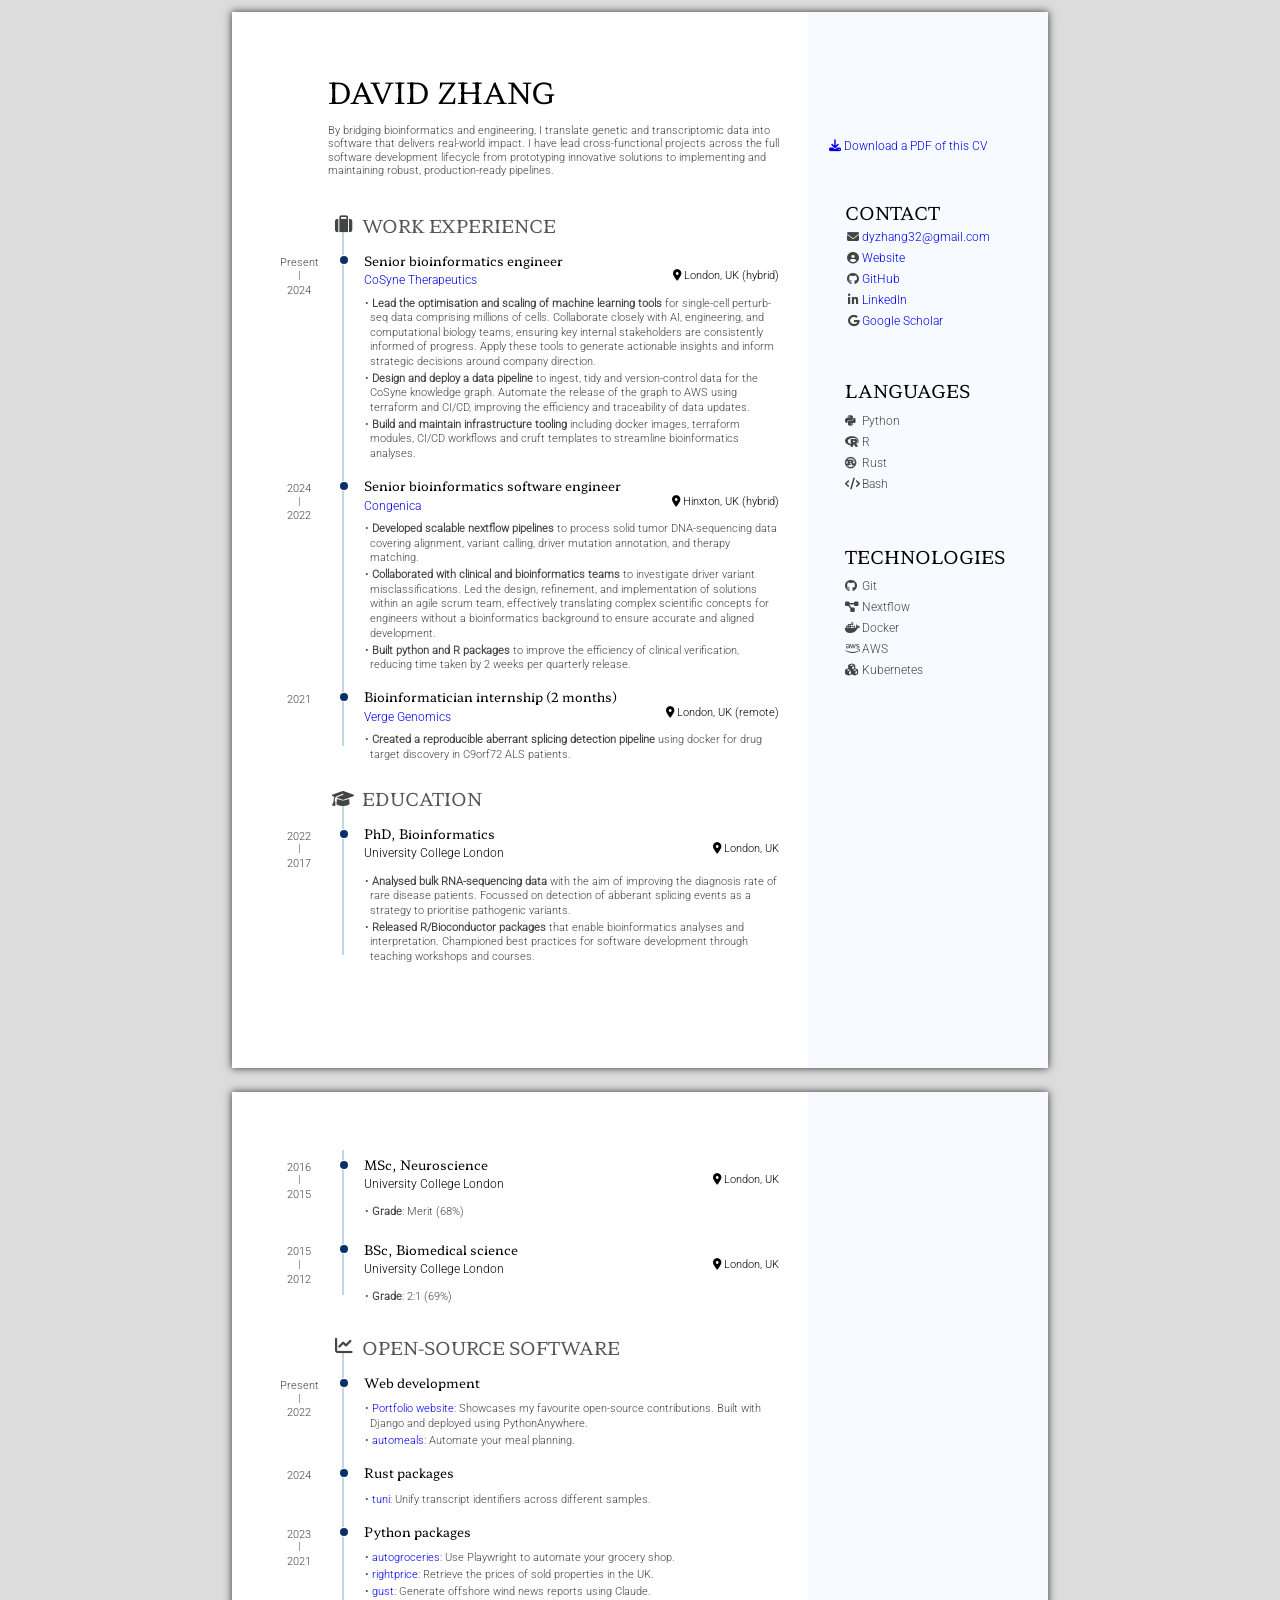
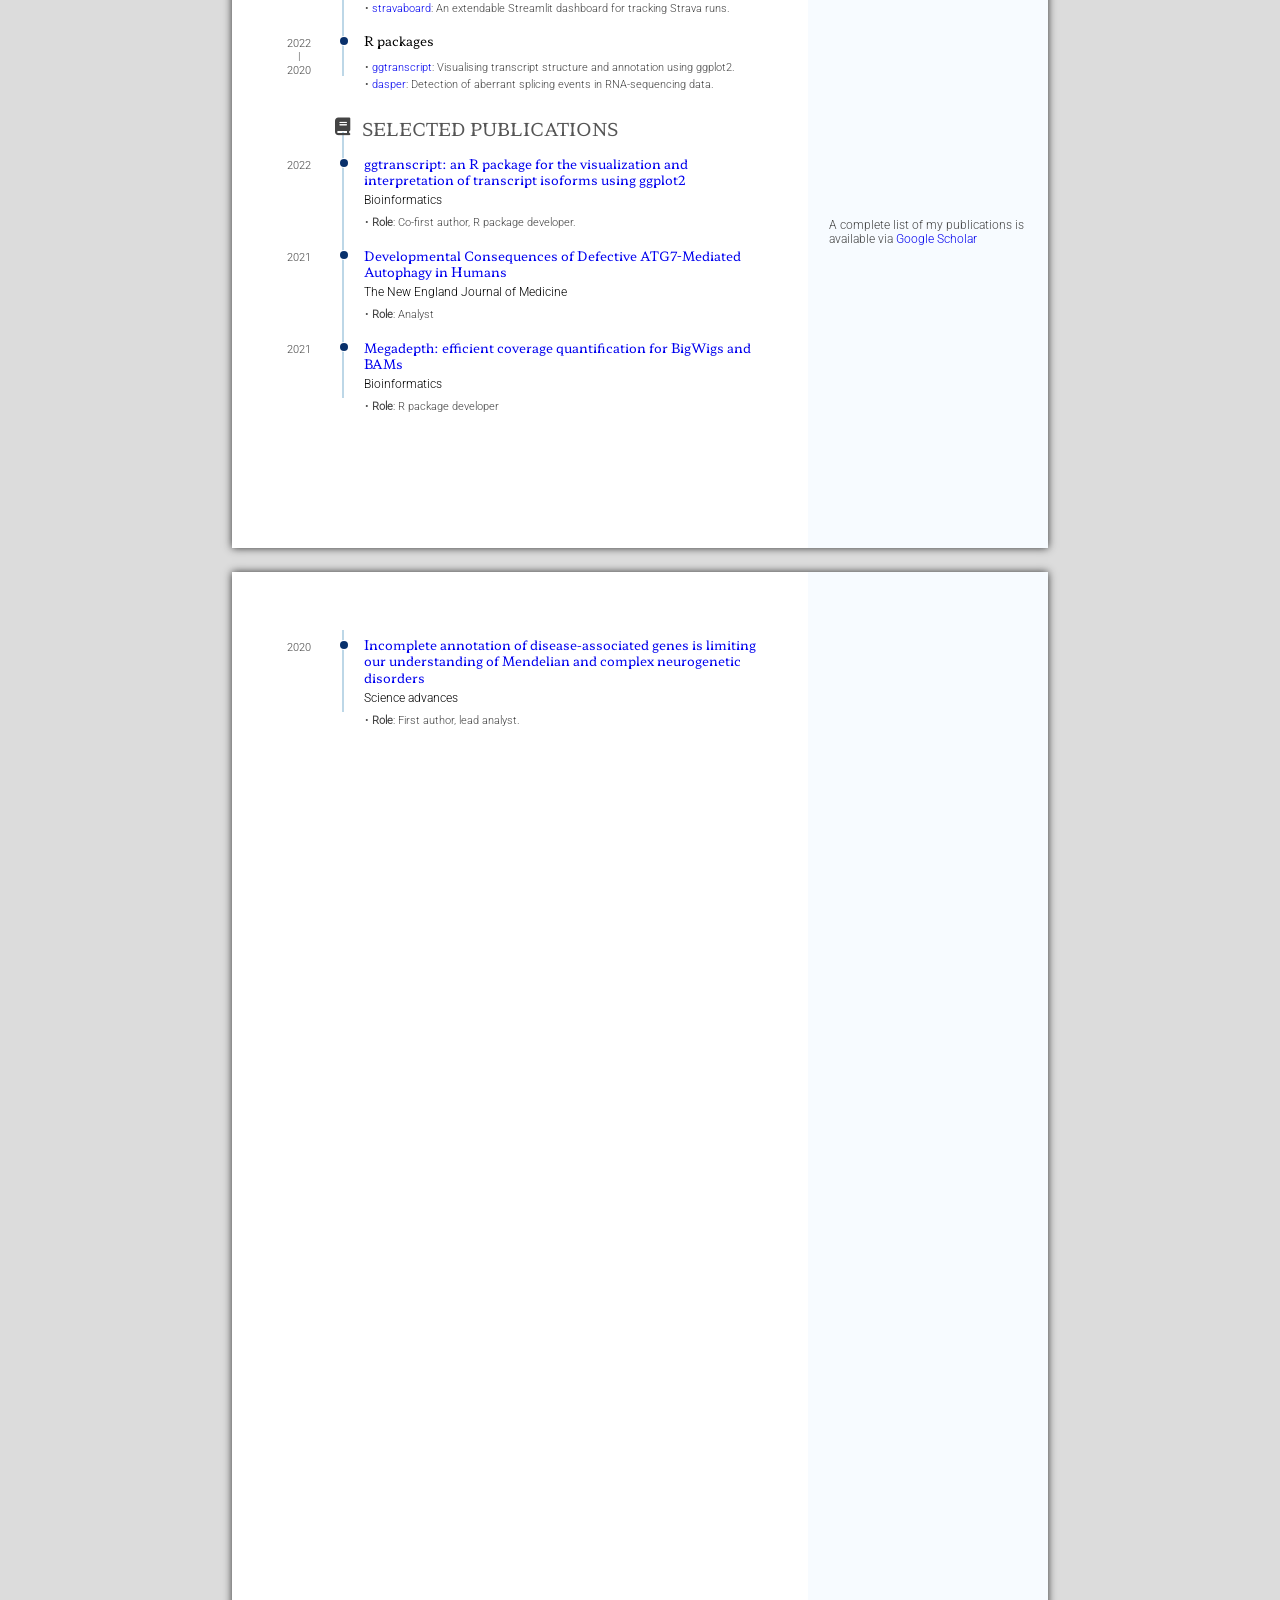
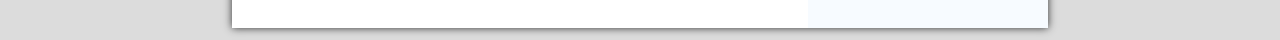
==== index.html @ e11323ca "Deploying to gh-pages from  @ 97b4f75499a17c2738b5a826942ae28f9ed60607 🚀" ====
<!DOCTYPE html>
<html xmlns="http://www.w3.org/1999/xhtml">
  <head>
    <meta charset="utf-8" />
    <meta http-equiv="Content-Type" content="text/html; charset=utf-8" />
    <meta name="generator" content="pandoc" />
    <meta name="viewport" content="width=device-width, initial-scale=1">

    <meta name="author" content="David Zhang" />
    <meta name="date" content="2026-01-05" />
    <title>David Zhang’s CV</title>

    
        <style type="text/css">
.fa{font-family:var(--fa-style-family,"Font Awesome 6 Free");font-weight:var(--fa-style,900)}.fa,.fa-brands,.fa-classic,.fa-regular,.fa-sharp,.fa-solid,.fab,.far,.fas{-moz-osx-font-smoothing:grayscale;-webkit-font-smoothing:antialiased;display:var(--fa-display,inline-block);font-style:normal;font-variant:normal;line-height:1;text-rendering:auto}.fa-classic,.fa-regular,.fa-solid,.far,.fas{font-family:"Font Awesome 6 Free"}.fa-brands,.fab{font-family:"Font Awesome 6 Brands"}.fa-1x{font-size:1em}.fa-2x{font-size:2em}.fa-3x{font-size:3em}.fa-4x{font-size:4em}.fa-5x{font-size:5em}.fa-6x{font-size:6em}.fa-7x{font-size:7em}.fa-8x{font-size:8em}.fa-9x{font-size:9em}.fa-10x{font-size:10em}.fa-2xs{font-size:.625em;line-height:.1em;vertical-align:.225em}.fa-xs{font-size:.75em;line-height:.08333em;vertical-align:.125em}.fa-sm{font-size:.875em;line-height:.07143em;vertical-align:.05357em}.fa-lg{font-size:1.25em;line-height:.05em;vertical-align:-.075em}.fa-xl{font-size:1.5em;line-height:.04167em;vertical-align:-.125em}.fa-2xl{font-size:2em;line-height:.03125em;vertical-align:-.1875em}.fa-fw{text-align:center;width:1.25em}.fa-ul{list-style-type:none;margin-left:var(--fa-li-margin,2.5em);padding-left:0}.fa-ul>li{position:relative}.fa-li{left:calc(var(--fa-li-width, 2em)*-1);position:absolute;text-align:center;width:var(--fa-li-width,2em);line-height:inherit}.fa-border{border-radius:var(--fa-border-radius,.1em);border:var(--fa-border-width,.08em) var(--fa-border-style,solid) var(--fa-border-color,#eee);padding:var(--fa-border-padding,.2em .25em .15em)}.fa-pull-left{float:left;margin-right:var(--fa-pull-margin,.3em)}.fa-pull-right{float:right;margin-left:var(--fa-pull-margin,.3em)}.fa-beat{-webkit-animation-name:fa-beat;animation-name:fa-beat;-webkit-animation-delay:var(--fa-animation-delay,0s);animation-delay:var(--fa-animation-delay,0s);-webkit-animation-direction:var(--fa-animation-direction,normal);animation-direction:var(--fa-animation-direction,normal);-webkit-animation-duration:var(--fa-animation-duration,1s);animation-duration:var(--fa-animation-duration,1s);-webkit-animation-iteration-count:var(--fa-animation-iteration-count,infinite);animation-iteration-count:var(--fa-animation-iteration-count,infinite);-webkit-animation-timing-function:var(--fa-animation-timing,ease-in-out);animation-timing-function:var(--fa-animation-timing,ease-in-out)}.fa-bounce{-webkit-animation-name:fa-bounce;animation-name:fa-bounce;-webkit-animation-delay:var(--fa-animation-delay,0s);animation-delay:var(--fa-animation-delay,0s);-webkit-animation-direction:var(--fa-animation-direction,normal);animation-direction:var(--fa-animation-direction,normal);-webkit-animation-duration:var(--fa-animation-duration,1s);animation-duration:var(--fa-animation-duration,1s);-webkit-animation-iteration-count:var(--fa-animation-iteration-count,infinite);animation-iteration-count:var(--fa-animation-iteration-count,infinite);-webkit-animation-timing-function:var(--fa-animation-timing,cubic-bezier(.28,.84,.42,1));animation-timing-function:var(--fa-animation-timing,cubic-bezier(.28,.84,.42,1))}.fa-fade{-webkit-animation-name:fa-fade;animation-name:fa-fade;-webkit-animation-iteration-count:var(--fa-animation-iteration-count,infinite);animation-iteration-count:var(--fa-animation-iteration-count,infinite);-webkit-animation-timing-function:var(--fa-animation-timing,cubic-bezier(.4,0,.6,1));animation-timing-function:var(--fa-animation-timing,cubic-bezier(.4,0,.6,1))}.fa-beat-fade,.fa-fade{-webkit-animation-delay:var(--fa-animation-delay,0s);animation-delay:var(--fa-animation-delay,0s);-webkit-animation-direction:var(--fa-animation-direction,normal);animation-direction:var(--fa-animation-direction,normal);-webkit-animation-duration:var(--fa-animation-duration,1s);animation-duration:var(--fa-animation-duration,1s)}.fa-beat-fade{-webkit-animation-name:fa-beat-fade;animation-name:fa-beat-fade;-webkit-animation-iteration-count:var(--fa-animation-iteration-count,infinite);animation-iteration-count:var(--fa-animation-iteration-count,infinite);-webkit-animation-timing-function:var(--fa-animation-timing,cubic-bezier(.4,0,.6,1));animation-timing-function:var(--fa-animation-timing,cubic-bezier(.4,0,.6,1))}.fa-flip{-webkit-animation-name:fa-flip;animation-name:fa-flip;-webkit-animation-delay:var(--fa-animation-delay,0s);animation-delay:var(--fa-animation-delay,0s);-webkit-animation-direction:var(--fa-animation-direction,normal);animation-direction:var(--fa-animation-direction,normal);-webkit-animation-duration:var(--fa-animation-duration,1s);animation-duration:var(--fa-animation-duration,1s);-webkit-animation-iteration-count:var(--fa-animation-iteration-count,infinite);animation-iteration-count:var(--fa-animation-iteration-count,infinite);-webkit-animation-timing-function:var(--fa-animation-timing,ease-in-out);animation-timing-function:var(--fa-animation-timing,ease-in-out)}.fa-shake{-webkit-animation-name:fa-shake;animation-name:fa-shake;-webkit-animation-duration:var(--fa-animation-duration,1s);animation-duration:var(--fa-animation-duration,1s);-webkit-animation-iteration-count:var(--fa-animation-iteration-count,infinite);animation-iteration-count:var(--fa-animation-iteration-count,infinite);-webkit-animation-timing-function:var(--fa-animation-timing,linear);animation-timing-function:var(--fa-animation-timing,linear)}.fa-shake,.fa-spin{-webkit-animation-delay:var(--fa-animation-delay,0s);animation-delay:var(--fa-animation-delay,0s);-webkit-animation-direction:var(--fa-animation-direction,normal);animation-direction:var(--fa-animation-direction,normal)}.fa-spin{-webkit-animation-name:fa-spin;animation-name:fa-spin;-webkit-animation-duration:var(--fa-animation-duration,2s);animation-duration:var(--fa-animation-duration,2s);-webkit-animation-iteration-count:var(--fa-animation-iteration-count,infinite);animation-iteration-count:var(--fa-animation-iteration-count,infinite);-webkit-animation-timing-function:var(--fa-animation-timing,linear);animation-timing-function:var(--fa-animation-timing,linear)}.fa-spin-reverse{--fa-animation-direction:reverse}.fa-pulse,.fa-spin-pulse{-webkit-animation-name:fa-spin;animation-name:fa-spin;-webkit-animation-direction:var(--fa-animation-direction,normal);animation-direction:var(--fa-animation-direction,normal);-webkit-animation-duration:var(--fa-animation-duration,1s);animation-duration:var(--fa-animation-duration,1s);-webkit-animation-iteration-count:var(--fa-animation-iteration-count,infinite);animation-iteration-count:var(--fa-animation-iteration-count,infinite);-webkit-animation-timing-function:var(--fa-animation-timing,steps(8));animation-timing-function:var(--fa-animation-timing,steps(8))}@media (prefers-reduced-motion:reduce){.fa-beat,.fa-beat-fade,.fa-bounce,.fa-fade,.fa-flip,.fa-pulse,.fa-shake,.fa-spin,.fa-spin-pulse{-webkit-animation-delay:-1ms;animation-delay:-1ms;-webkit-animation-duration:1ms;animation-duration:1ms;-webkit-animation-iteration-count:1;animation-iteration-count:1;-webkit-transition-delay:0s;transition-delay:0s;-webkit-transition-duration:0s;transition-duration:0s}}@-webkit-keyframes fa-beat{0%,90%{-webkit-transform:scale(1);transform:scale(1)}45%{-webkit-transform:scale(var(--fa-beat-scale,1.25));transform:scale(var(--fa-beat-scale,1.25))}}@keyframes fa-beat{0%,90%{-webkit-transform:scale(1);transform:scale(1)}45%{-webkit-transform:scale(var(--fa-beat-scale,1.25));transform:scale(var(--fa-beat-scale,1.25))}}@-webkit-keyframes fa-bounce{0%{-webkit-transform:scale(1) translateY(0);transform:scale(1) translateY(0)}10%{-webkit-transform:scale(var(--fa-bounce-start-scale-x,1.1),var(--fa-bounce-start-scale-y,.9)) translateY(0);transform:scale(var(--fa-bounce-start-scale-x,1.1),var(--fa-bounce-start-scale-y,.9)) translateY(0)}30%{-webkit-transform:scale(var(--fa-bounce-jump-scale-x,.9),var(--fa-bounce-jump-scale-y,1.1)) translateY(var(--fa-bounce-height,-.5em));transform:scale(var(--fa-bounce-jump-scale-x,.9),var(--fa-bounce-jump-scale-y,1.1)) translateY(var(--fa-bounce-height,-.5em))}50%{-webkit-transform:scale(var(--fa-bounce-land-scale-x,1.05),var(--fa-bounce-land-scale-y,.95)) translateY(0);transform:scale(var(--fa-bounce-land-scale-x,1.05),var(--fa-bounce-land-scale-y,.95)) translateY(0)}57%{-webkit-transform:scale(1) translateY(var(--fa-bounce-rebound,-.125em));transform:scale(1) translateY(var(--fa-bounce-rebound,-.125em))}64%{-webkit-transform:scale(1) translateY(0);transform:scale(1) translateY(0)}to{-webkit-transform:scale(1) translateY(0);transform:scale(1) translateY(0)}}@keyframes fa-bounce{0%{-webkit-transform:scale(1) translateY(0);transform:scale(1) translateY(0)}10%{-webkit-transform:scale(var(--fa-bounce-start-scale-x,1.1),var(--fa-bounce-start-scale-y,.9)) translateY(0);transform:scale(var(--fa-bounce-start-scale-x,1.1),var(--fa-bounce-start-scale-y,.9)) translateY(0)}30%{-webkit-transform:scale(var(--fa-bounce-jump-scale-x,.9),var(--fa-bounce-jump-scale-y,1.1)) translateY(var(--fa-bounce-height,-.5em));transform:scale(var(--fa-bounce-jump-scale-x,.9),var(--fa-bounce-jump-scale-y,1.1)) translateY(var(--fa-bounce-height,-.5em))}50%{-webkit-transform:scale(var(--fa-bounce-land-scale-x,1.05),var(--fa-bounce-land-scale-y,.95)) translateY(0);transform:scale(var(--fa-bounce-land-scale-x,1.05),var(--fa-bounce-land-scale-y,.95)) translateY(0)}57%{-webkit-transform:scale(1) translateY(var(--fa-bounce-rebound,-.125em));transform:scale(1) translateY(var(--fa-bounce-rebound,-.125em))}64%{-webkit-transform:scale(1) translateY(0);transform:scale(1) translateY(0)}to{-webkit-transform:scale(1) translateY(0);transform:scale(1) translateY(0)}}@-webkit-keyframes fa-fade{50%{opacity:var(--fa-fade-opacity,.4)}}@keyframes fa-fade{50%{opacity:var(--fa-fade-opacity,.4)}}@-webkit-keyframes fa-beat-fade{0%,to{opacity:var(--fa-beat-fade-opacity,.4);-webkit-transform:scale(1);transform:scale(1)}50%{opacity:1;-webkit-transform:scale(var(--fa-beat-fade-scale,1.125));transform:scale(var(--fa-beat-fade-scale,1.125))}}@keyframes fa-beat-fade{0%,to{opacity:var(--fa-beat-fade-opacity,.4);-webkit-transform:scale(1);transform:scale(1)}50%{opacity:1;-webkit-transform:scale(var(--fa-beat-fade-scale,1.125));transform:scale(var(--fa-beat-fade-scale,1.125))}}@-webkit-keyframes fa-flip{50%{-webkit-transform:rotate3d(var(--fa-flip-x,0),var(--fa-flip-y,1),var(--fa-flip-z,0),var(--fa-flip-angle,-180deg));transform:rotate3d(var(--fa-flip-x,0),var(--fa-flip-y,1),var(--fa-flip-z,0),var(--fa-flip-angle,-180deg))}}@keyframes fa-flip{50%{-webkit-transform:rotate3d(var(--fa-flip-x,0),var(--fa-flip-y,1),var(--fa-flip-z,0),var(--fa-flip-angle,-180deg));transform:rotate3d(var(--fa-flip-x,0),var(--fa-flip-y,1),var(--fa-flip-z,0),var(--fa-flip-angle,-180deg))}}@-webkit-keyframes fa-shake{0%{-webkit-transform:rotate(-15deg);transform:rotate(-15deg)}4%{-webkit-transform:rotate(15deg);transform:rotate(15deg)}8%,24%{-webkit-transform:rotate(-18deg);transform:rotate(-18deg)}12%,28%{-webkit-transform:rotate(18deg);transform:rotate(18deg)}16%{-webkit-transform:rotate(-22deg);transform:rotate(-22deg)}20%{-webkit-transform:rotate(22deg);transform:rotate(22deg)}32%{-webkit-transform:rotate(-12deg);transform:rotate(-12deg)}36%{-webkit-transform:rotate(12deg);transform:rotate(12deg)}40%,to{-webkit-transform:rotate(0deg);transform:rotate(0deg)}}@keyframes fa-shake{0%{-webkit-transform:rotate(-15deg);transform:rotate(-15deg)}4%{-webkit-transform:rotate(15deg);transform:rotate(15deg)}8%,24%{-webkit-transform:rotate(-18deg);transform:rotate(-18deg)}12%,28%{-webkit-transform:rotate(18deg);transform:rotate(18deg)}16%{-webkit-transform:rotate(-22deg);transform:rotate(-22deg)}20%{-webkit-transform:rotate(22deg);transform:rotate(22deg)}32%{-webkit-transform:rotate(-12deg);transform:rotate(-12deg)}36%{-webkit-transform:rotate(12deg);transform:rotate(12deg)}40%,to{-webkit-transform:rotate(0deg);transform:rotate(0deg)}}@-webkit-keyframes fa-spin{0%{-webkit-transform:rotate(0deg);transform:rotate(0deg)}to{-webkit-transform:rotate(1turn);transform:rotate(1turn)}}@keyframes fa-spin{0%{-webkit-transform:rotate(0deg);transform:rotate(0deg)}to{-webkit-transform:rotate(1turn);transform:rotate(1turn)}}.fa-rotate-90{-webkit-transform:rotate(90deg);transform:rotate(90deg)}.fa-rotate-180{-webkit-transform:rotate(180deg);transform:rotate(180deg)}.fa-rotate-270{-webkit-transform:rotate(270deg);transform:rotate(270deg)}.fa-flip-horizontal{-webkit-transform:scaleX(-1);transform:scaleX(-1)}.fa-flip-vertical{-webkit-transform:scaleY(-1);transform:scaleY(-1)}.fa-flip-both,.fa-flip-horizontal.fa-flip-vertical{-webkit-transform:scale(-1);transform:scale(-1)}.fa-rotate-by{-webkit-transform:rotate(var(--fa-rotate-angle,0));transform:rotate(var(--fa-rotate-angle,0))}.fa-stack{display:inline-block;height:2em;line-height:2em;position:relative;vertical-align:middle;width:2.5em}.fa-stack-1x,.fa-stack-2x{left:0;position:absolute;text-align:center;width:100%;z-index:var(--fa-stack-z-index,auto)}.fa-stack-1x{line-height:inherit}.fa-stack-2x{font-size:2em}.fa-inverse{color:var(--fa-inverse,#fff)}
.fa-0:before{content:"\30"}.fa-1:before{content:"\31"}.fa-2:before{content:"\32"}.fa-3:before{content:"\33"}.fa-4:before{content:"\34"}.fa-5:before{content:"\35"}.fa-6:before{content:"\36"}.fa-7:before{content:"\37"}.fa-8:before{content:"\38"}.fa-9:before{content:"\39"}.fa-fill-drip:before{content:"\f576"}.fa-arrows-to-circle:before{content:"\e4bd"}.fa-chevron-circle-right:before,.fa-circle-chevron-right:before{content:"\f138"}.fa-at:before{content:"\40"}.fa-trash-alt:before,.fa-trash-can:before{content:"\f2ed"}.fa-text-height:before{content:"\f034"}.fa-user-times:before,.fa-user-xmark:before{content:"\f235"}.fa-stethoscope:before{content:"\f0f1"}.fa-comment-alt:before,.fa-message:before{content:"\f27a"}.fa-info:before{content:"\f129"}.fa-compress-alt:before,.fa-down-left-and-up-right-to-center:before{content:"\f422"}.fa-explosion:before{content:"\e4e9"}.fa-file-alt:before,.fa-file-lines:before,.fa-file-text:before{content:"\f15c"}.fa-wave-square:before{content:"\f83e"}.fa-ring:before{content:"\f70b"}.fa-building-un:before{content:"\e4d9"}.fa-dice-three:before{content:"\f527"}.fa-calendar-alt:before,.fa-calendar-days:before{content:"\f073"}.fa-anchor-circle-check:before{content:"\e4aa"}.fa-building-circle-arrow-right:before{content:"\e4d1"}.fa-volleyball-ball:before,.fa-volleyball:before{content:"\f45f"}.fa-arrows-up-to-line:before{content:"\e4c2"}.fa-sort-desc:before,.fa-sort-down:before{content:"\f0dd"}.fa-circle-minus:before,.fa-minus-circle:before{content:"\f056"}.fa-door-open:before{content:"\f52b"}.fa-right-from-bracket:before,.fa-sign-out-alt:before{content:"\f2f5"}.fa-atom:before{content:"\f5d2"}.fa-soap:before{content:"\e06e"}.fa-heart-music-camera-bolt:before,.fa-icons:before{content:"\f86d"}.fa-microphone-alt-slash:before,.fa-microphone-lines-slash:before{content:"\f539"}.fa-bridge-circle-check:before{content:"\e4c9"}.fa-pump-medical:before{content:"\e06a"}.fa-fingerprint:before{content:"\f577"}.fa-hand-point-right:before{content:"\f0a4"}.fa-magnifying-glass-location:before,.fa-search-location:before{content:"\f689"}.fa-forward-step:before,.fa-step-forward:before{content:"\f051"}.fa-face-smile-beam:before,.fa-smile-beam:before{content:"\f5b8"}.fa-flag-checkered:before{content:"\f11e"}.fa-football-ball:before,.fa-football:before{content:"\f44e"}.fa-school-circle-exclamation:before{content:"\e56c"}.fa-crop:before{content:"\f125"}.fa-angle-double-down:before,.fa-angles-down:before{content:"\f103"}.fa-users-rectangle:before{content:"\e594"}.fa-people-roof:before{content:"\e537"}.fa-people-line:before{content:"\e534"}.fa-beer-mug-empty:before,.fa-beer:before{content:"\f0fc"}.fa-diagram-predecessor:before{content:"\e477"}.fa-arrow-up-long:before,.fa-long-arrow-up:before{content:"\f176"}.fa-burn:before,.fa-fire-flame-simple:before{content:"\f46a"}.fa-male:before,.fa-person:before{content:"\f183"}.fa-laptop:before{content:"\f109"}.fa-file-csv:before{content:"\f6dd"}.fa-menorah:before{content:"\f676"}.fa-truck-plane:before{content:"\e58f"}.fa-record-vinyl:before{content:"\f8d9"}.fa-face-grin-stars:before,.fa-grin-stars:before{content:"\f587"}.fa-bong:before{content:"\f55c"}.fa-pastafarianism:before,.fa-spaghetti-monster-flying:before{content:"\f67b"}.fa-arrow-down-up-across-line:before{content:"\e4af"}.fa-spoon:before,.fa-utensil-spoon:before{content:"\f2e5"}.fa-jar-wheat:before{content:"\e517"}.fa-envelopes-bulk:before,.fa-mail-bulk:before{content:"\f674"}.fa-file-circle-exclamation:before{content:"\e4eb"}.fa-circle-h:before,.fa-hospital-symbol:before{content:"\f47e"}.fa-pager:before{content:"\f815"}.fa-address-book:before,.fa-contact-book:before{content:"\f2b9"}.fa-strikethrough:before{content:"\f0cc"}.fa-k:before{content:"\4b"}.fa-landmark-flag:before{content:"\e51c"}.fa-pencil-alt:before,.fa-pencil:before{content:"\f303"}.fa-backward:before{content:"\f04a"}.fa-caret-right:before{content:"\f0da"}.fa-comments:before{content:"\f086"}.fa-file-clipboard:before,.fa-paste:before{content:"\f0ea"}.fa-code-pull-request:before{content:"\e13c"}.fa-clipboard-list:before{content:"\f46d"}.fa-truck-loading:before,.fa-truck-ramp-box:before{content:"\f4de"}.fa-user-check:before{content:"\f4fc"}.fa-vial-virus:before{content:"\e597"}.fa-sheet-plastic:before{content:"\e571"}.fa-blog:before{content:"\f781"}.fa-user-ninja:before{content:"\f504"}.fa-person-arrow-up-from-line:before{content:"\e539"}.fa-scroll-torah:before,.fa-torah:before{content:"\f6a0"}.fa-broom-ball:before,.fa-quidditch-broom-ball:before,.fa-quidditch:before{content:"\f458"}.fa-toggle-off:before{content:"\f204"}.fa-archive:before,.fa-box-archive:before{content:"\f187"}.fa-person-drowning:before{content:"\e545"}.fa-arrow-down-9-1:before,.fa-sort-numeric-desc:before,.fa-sort-numeric-down-alt:before{content:"\f886"}.fa-face-grin-tongue-squint:before,.fa-grin-tongue-squint:before{content:"\f58a"}.fa-spray-can:before{content:"\f5bd"}.fa-truck-monster:before{content:"\f63b"}.fa-w:before{content:"\57"}.fa-earth-africa:before,.fa-globe-africa:before{content:"\f57c"}.fa-rainbow:before{content:"\f75b"}.fa-circle-notch:before{content:"\f1ce"}.fa-tablet-alt:before,.fa-tablet-screen-button:before{content:"\f3fa"}.fa-paw:before{content:"\f1b0"}.fa-cloud:before{content:"\f0c2"}.fa-trowel-bricks:before{content:"\e58a"}.fa-face-flushed:before,.fa-flushed:before{content:"\f579"}.fa-hospital-user:before{content:"\f80d"}.fa-tent-arrow-left-right:before{content:"\e57f"}.fa-gavel:before,.fa-legal:before{content:"\f0e3"}.fa-binoculars:before{content:"\f1e5"}.fa-microphone-slash:before{content:"\f131"}.fa-box-tissue:before{content:"\e05b"}.fa-motorcycle:before{content:"\f21c"}.fa-bell-concierge:before,.fa-concierge-bell:before{content:"\f562"}.fa-pen-ruler:before,.fa-pencil-ruler:before{content:"\f5ae"}.fa-people-arrows-left-right:before,.fa-people-arrows:before{content:"\e068"}.fa-mars-and-venus-burst:before{content:"\e523"}.fa-caret-square-right:before,.fa-square-caret-right:before{content:"\f152"}.fa-cut:before,.fa-scissors:before{content:"\f0c4"}.fa-sun-plant-wilt:before{content:"\e57a"}.fa-toilets-portable:before{content:"\e584"}.fa-hockey-puck:before{content:"\f453"}.fa-table:before{content:"\f0ce"}.fa-magnifying-glass-arrow-right:before{content:"\e521"}.fa-digital-tachograph:before,.fa-tachograph-digital:before{content:"\f566"}.fa-users-slash:before{content:"\e073"}.fa-clover:before{content:"\e139"}.fa-mail-reply:before,.fa-reply:before{content:"\f3e5"}.fa-star-and-crescent:before{content:"\f699"}.fa-house-fire:before{content:"\e50c"}.fa-minus-square:before,.fa-square-minus:before{content:"\f146"}.fa-helicopter:before{content:"\f533"}.fa-compass:before{content:"\f14e"}.fa-caret-square-down:before,.fa-square-caret-down:before{content:"\f150"}.fa-file-circle-question:before{content:"\e4ef"}.fa-laptop-code:before{content:"\f5fc"}.fa-swatchbook:before{content:"\f5c3"}.fa-prescription-bottle:before{content:"\f485"}.fa-bars:before,.fa-navicon:before{content:"\f0c9"}.fa-people-group:before{content:"\e533"}.fa-hourglass-3:before,.fa-hourglass-end:before{content:"\f253"}.fa-heart-broken:before,.fa-heart-crack:before{content:"\f7a9"}.fa-external-link-square-alt:before,.fa-square-up-right:before{content:"\f360"}.fa-face-kiss-beam:before,.fa-kiss-beam:before{content:"\f597"}.fa-film:before{content:"\f008"}.fa-ruler-horizontal:before{content:"\f547"}.fa-people-robbery:before{content:"\e536"}.fa-lightbulb:before{content:"\f0eb"}.fa-caret-left:before{content:"\f0d9"}.fa-circle-exclamation:before,.fa-exclamation-circle:before{content:"\f06a"}.fa-school-circle-xmark:before{content:"\e56d"}.fa-arrow-right-from-bracket:before,.fa-sign-out:before{content:"\f08b"}.fa-chevron-circle-down:before,.fa-circle-chevron-down:before{content:"\f13a"}.fa-unlock-alt:before,.fa-unlock-keyhole:before{content:"\f13e"}.fa-cloud-showers-heavy:before{content:"\f740"}.fa-headphones-alt:before,.fa-headphones-simple:before{content:"\f58f"}.fa-sitemap:before{content:"\f0e8"}.fa-circle-dollar-to-slot:before,.fa-donate:before{content:"\f4b9"}.fa-memory:before{content:"\f538"}.fa-road-spikes:before{content:"\e568"}.fa-fire-burner:before{content:"\e4f1"}.fa-flag:before{content:"\f024"}.fa-hanukiah:before{content:"\f6e6"}.fa-feather:before{content:"\f52d"}.fa-volume-down:before,.fa-volume-low:before{content:"\f027"}.fa-comment-slash:before{content:"\f4b3"}.fa-cloud-sun-rain:before{content:"\f743"}.fa-compress:before{content:"\f066"}.fa-wheat-alt:before,.fa-wheat-awn:before{content:"\e2cd"}.fa-ankh:before{content:"\f644"}.fa-hands-holding-child:before{content:"\e4fa"}.fa-asterisk:before{content:"\2a"}.fa-check-square:before,.fa-square-check:before{content:"\f14a"}.fa-peseta-sign:before{content:"\e221"}.fa-header:before,.fa-heading:before{content:"\f1dc"}.fa-ghost:before{content:"\f6e2"}.fa-list-squares:before,.fa-list:before{content:"\f03a"}.fa-phone-square-alt:before,.fa-square-phone-flip:before{content:"\f87b"}.fa-cart-plus:before{content:"\f217"}.fa-gamepad:before{content:"\f11b"}.fa-circle-dot:before,.fa-dot-circle:before{content:"\f192"}.fa-dizzy:before,.fa-face-dizzy:before{content:"\f567"}.fa-egg:before{content:"\f7fb"}.fa-house-medical-circle-xmark:before{content:"\e513"}.fa-campground:before{content:"\f6bb"}.fa-folder-plus:before{content:"\f65e"}.fa-futbol-ball:before,.fa-futbol:before,.fa-soccer-ball:before{content:"\f1e3"}.fa-paint-brush:before,.fa-paintbrush:before{content:"\f1fc"}.fa-lock:before{content:"\f023"}.fa-gas-pump:before{content:"\f52f"}.fa-hot-tub-person:before,.fa-hot-tub:before{content:"\f593"}.fa-map-location:before,.fa-map-marked:before{content:"\f59f"}.fa-house-flood-water:before{content:"\e50e"}.fa-tree:before{content:"\f1bb"}.fa-bridge-lock:before{content:"\e4cc"}.fa-sack-dollar:before{content:"\f81d"}.fa-edit:before,.fa-pen-to-square:before{content:"\f044"}.fa-car-side:before{content:"\f5e4"}.fa-share-alt:before,.fa-share-nodes:before{content:"\f1e0"}.fa-heart-circle-minus:before{content:"\e4ff"}.fa-hourglass-2:before,.fa-hourglass-half:before{content:"\f252"}.fa-microscope:before{content:"\f610"}.fa-sink:before{content:"\e06d"}.fa-bag-shopping:before,.fa-shopping-bag:before{content:"\f290"}.fa-arrow-down-z-a:before,.fa-sort-alpha-desc:before,.fa-sort-alpha-down-alt:before{content:"\f881"}.fa-mitten:before{content:"\f7b5"}.fa-person-rays:before{content:"\e54d"}.fa-users:before{content:"\f0c0"}.fa-eye-slash:before{content:"\f070"}.fa-flask-vial:before{content:"\e4f3"}.fa-hand-paper:before,.fa-hand:before{content:"\f256"}.fa-om:before{content:"\f679"}.fa-worm:before{content:"\e599"}.fa-house-circle-xmark:before{content:"\e50b"}.fa-plug:before{content:"\f1e6"}.fa-chevron-up:before{content:"\f077"}.fa-hand-spock:before{content:"\f259"}.fa-stopwatch:before{content:"\f2f2"}.fa-face-kiss:before,.fa-kiss:before{content:"\f596"}.fa-bridge-circle-xmark:before{content:"\e4cb"}.fa-face-grin-tongue:before,.fa-grin-tongue:before{content:"\f589"}.fa-chess-bishop:before{content:"\f43a"}.fa-face-grin-wink:before,.fa-grin-wink:before{content:"\f58c"}.fa-deaf:before,.fa-deafness:before,.fa-ear-deaf:before,.fa-hard-of-hearing:before{content:"\f2a4"}.fa-road-circle-check:before{content:"\e564"}.fa-dice-five:before{content:"\f523"}.fa-rss-square:before,.fa-square-rss:before{content:"\f143"}.fa-land-mine-on:before{content:"\e51b"}.fa-i-cursor:before{content:"\f246"}.fa-stamp:before{content:"\f5bf"}.fa-stairs:before{content:"\e289"}.fa-i:before{content:"\49"}.fa-hryvnia-sign:before,.fa-hryvnia:before{content:"\f6f2"}.fa-pills:before{content:"\f484"}.fa-face-grin-wide:before,.fa-grin-alt:before{content:"\f581"}.fa-tooth:before{content:"\f5c9"}.fa-v:before{content:"\56"}.fa-bangladeshi-taka-sign:before{content:"\e2e6"}.fa-bicycle:before{content:"\f206"}.fa-rod-asclepius:before,.fa-rod-snake:before,.fa-staff-aesculapius:before,.fa-staff-snake:before{content:"\e579"}.fa-head-side-cough-slash:before{content:"\e062"}.fa-ambulance:before,.fa-truck-medical:before{content:"\f0f9"}.fa-wheat-awn-circle-exclamation:before{content:"\e598"}.fa-snowman:before{content:"\f7d0"}.fa-mortar-pestle:before{content:"\f5a7"}.fa-road-barrier:before{content:"\e562"}.fa-school:before{content:"\f549"}.fa-igloo:before{content:"\f7ae"}.fa-joint:before{content:"\f595"}.fa-angle-right:before{content:"\f105"}.fa-horse:before{content:"\f6f0"}.fa-q:before{content:"\51"}.fa-g:before{content:"\47"}.fa-notes-medical:before{content:"\f481"}.fa-temperature-2:before,.fa-temperature-half:before,.fa-thermometer-2:before,.fa-thermometer-half:before{content:"\f2c9"}.fa-dong-sign:before{content:"\e169"}.fa-capsules:before{content:"\f46b"}.fa-poo-bolt:before,.fa-poo-storm:before{content:"\f75a"}.fa-face-frown-open:before,.fa-frown-open:before{content:"\f57a"}.fa-hand-point-up:before{content:"\f0a6"}.fa-money-bill:before{content:"\f0d6"}.fa-bookmark:before{content:"\f02e"}.fa-align-justify:before{content:"\f039"}.fa-umbrella-beach:before{content:"\f5ca"}.fa-helmet-un:before{content:"\e503"}.fa-bullseye:before{content:"\f140"}.fa-bacon:before{content:"\f7e5"}.fa-hand-point-down:before{content:"\f0a7"}.fa-arrow-up-from-bracket:before{content:"\e09a"}.fa-folder-blank:before,.fa-folder:before{content:"\f07b"}.fa-file-medical-alt:before,.fa-file-waveform:before{content:"\f478"}.fa-radiation:before{content:"\f7b9"}.fa-chart-simple:before{content:"\e473"}.fa-mars-stroke:before{content:"\f229"}.fa-vial:before{content:"\f492"}.fa-dashboard:before,.fa-gauge-med:before,.fa-gauge:before,.fa-tachometer-alt-average:before{content:"\f624"}.fa-magic-wand-sparkles:before,.fa-wand-magic-sparkles:before{content:"\e2ca"}.fa-e:before{content:"\45"}.fa-pen-alt:before,.fa-pen-clip:before{content:"\f305"}.fa-bridge-circle-exclamation:before{content:"\e4ca"}.fa-user:before{content:"\f007"}.fa-school-circle-check:before{content:"\e56b"}.fa-dumpster:before{content:"\f793"}.fa-shuttle-van:before,.fa-van-shuttle:before{content:"\f5b6"}.fa-building-user:before{content:"\e4da"}.fa-caret-square-left:before,.fa-square-caret-left:before{content:"\f191"}.fa-highlighter:before{content:"\f591"}.fa-key:before{content:"\f084"}.fa-bullhorn:before{content:"\f0a1"}.fa-globe:before{content:"\f0ac"}.fa-synagogue:before{content:"\f69b"}.fa-person-half-dress:before{content:"\e548"}.fa-road-bridge:before{content:"\e563"}.fa-location-arrow:before{content:"\f124"}.fa-c:before{content:"\43"}.fa-tablet-button:before{content:"\f10a"}.fa-building-lock:before{content:"\e4d6"}.fa-pizza-slice:before{content:"\f818"}.fa-money-bill-wave:before{content:"\f53a"}.fa-area-chart:before,.fa-chart-area:before{content:"\f1fe"}.fa-house-flag:before{content:"\e50d"}.fa-person-circle-minus:before{content:"\e540"}.fa-ban:before,.fa-cancel:before{content:"\f05e"}.fa-camera-rotate:before{content:"\e0d8"}.fa-air-freshener:before,.fa-spray-can-sparkles:before{content:"\f5d0"}.fa-star:before{content:"\f005"}.fa-repeat:before{content:"\f363"}.fa-cross:before{content:"\f654"}.fa-box:before{content:"\f466"}.fa-venus-mars:before{content:"\f228"}.fa-arrow-pointer:before,.fa-mouse-pointer:before{content:"\f245"}.fa-expand-arrows-alt:before,.fa-maximize:before{content:"\f31e"}.fa-charging-station:before{content:"\f5e7"}.fa-shapes:before,.fa-triangle-circle-square:before{content:"\f61f"}.fa-random:before,.fa-shuffle:before{content:"\f074"}.fa-person-running:before,.fa-running:before{content:"\f70c"}.fa-mobile-retro:before{content:"\e527"}.fa-grip-lines-vertical:before{content:"\f7a5"}.fa-spider:before{content:"\f717"}.fa-hands-bound:before{content:"\e4f9"}.fa-file-invoice-dollar:before{content:"\f571"}.fa-plane-circle-exclamation:before{content:"\e556"}.fa-x-ray:before{content:"\f497"}.fa-spell-check:before{content:"\f891"}.fa-slash:before{content:"\f715"}.fa-computer-mouse:before,.fa-mouse:before{content:"\f8cc"}.fa-arrow-right-to-bracket:before,.fa-sign-in:before{content:"\f090"}.fa-shop-slash:before,.fa-store-alt-slash:before{content:"\e070"}.fa-server:before{content:"\f233"}.fa-virus-covid-slash:before{content:"\e4a9"}.fa-shop-lock:before{content:"\e4a5"}.fa-hourglass-1:before,.fa-hourglass-start:before{content:"\f251"}.fa-blender-phone:before{content:"\f6b6"}.fa-building-wheat:before{content:"\e4db"}.fa-person-breastfeeding:before{content:"\e53a"}.fa-right-to-bracket:before,.fa-sign-in-alt:before{content:"\f2f6"}.fa-venus:before{content:"\f221"}.fa-passport:before{content:"\f5ab"}.fa-heart-pulse:before,.fa-heartbeat:before{content:"\f21e"}.fa-people-carry-box:before,.fa-people-carry:before{content:"\f4ce"}.fa-temperature-high:before{content:"\f769"}.fa-microchip:before{content:"\f2db"}.fa-crown:before{content:"\f521"}.fa-weight-hanging:before{content:"\f5cd"}.fa-xmarks-lines:before{content:"\e59a"}.fa-file-prescription:before{content:"\f572"}.fa-weight-scale:before,.fa-weight:before{content:"\f496"}.fa-user-friends:before,.fa-user-group:before{content:"\f500"}.fa-arrow-up-a-z:before,.fa-sort-alpha-up:before{content:"\f15e"}.fa-chess-knight:before{content:"\f441"}.fa-face-laugh-squint:before,.fa-laugh-squint:before{content:"\f59b"}.fa-wheelchair:before{content:"\f193"}.fa-arrow-circle-up:before,.fa-circle-arrow-up:before{content:"\f0aa"}.fa-toggle-on:before{content:"\f205"}.fa-person-walking:before,.fa-walking:before{content:"\f554"}.fa-l:before{content:"\4c"}.fa-fire:before{content:"\f06d"}.fa-bed-pulse:before,.fa-procedures:before{content:"\f487"}.fa-shuttle-space:before,.fa-space-shuttle:before{content:"\f197"}.fa-face-laugh:before,.fa-laugh:before{content:"\f599"}.fa-folder-open:before{content:"\f07c"}.fa-heart-circle-plus:before{content:"\e500"}.fa-code-fork:before{content:"\e13b"}.fa-city:before{content:"\f64f"}.fa-microphone-alt:before,.fa-microphone-lines:before{content:"\f3c9"}.fa-pepper-hot:before{content:"\f816"}.fa-unlock:before{content:"\f09c"}.fa-colon-sign:before{content:"\e140"}.fa-headset:before{content:"\f590"}.fa-store-slash:before{content:"\e071"}.fa-road-circle-xmark:before{content:"\e566"}.fa-user-minus:before{content:"\f503"}.fa-mars-stroke-up:before,.fa-mars-stroke-v:before{content:"\f22a"}.fa-champagne-glasses:before,.fa-glass-cheers:before{content:"\f79f"}.fa-clipboard:before{content:"\f328"}.fa-house-circle-exclamation:before{content:"\e50a"}.fa-file-arrow-up:before,.fa-file-upload:before{content:"\f574"}.fa-wifi-3:before,.fa-wifi-strong:before,.fa-wifi:before{content:"\f1eb"}.fa-bath:before,.fa-bathtub:before{content:"\f2cd"}.fa-underline:before{content:"\f0cd"}.fa-user-edit:before,.fa-user-pen:before{content:"\f4ff"}.fa-signature:before{content:"\f5b7"}.fa-stroopwafel:before{content:"\f551"}.fa-bold:before{content:"\f032"}.fa-anchor-lock:before{content:"\e4ad"}.fa-building-ngo:before{content:"\e4d7"}.fa-manat-sign:before{content:"\e1d5"}.fa-not-equal:before{content:"\f53e"}.fa-border-style:before,.fa-border-top-left:before{content:"\f853"}.fa-map-location-dot:before,.fa-map-marked-alt:before{content:"\f5a0"}.fa-jedi:before{content:"\f669"}.fa-poll:before,.fa-square-poll-vertical:before{content:"\f681"}.fa-mug-hot:before{content:"\f7b6"}.fa-battery-car:before,.fa-car-battery:before{content:"\f5df"}.fa-gift:before{content:"\f06b"}.fa-dice-two:before{content:"\f528"}.fa-chess-queen:before{content:"\f445"}.fa-glasses:before{content:"\f530"}.fa-chess-board:before{content:"\f43c"}.fa-building-circle-check:before{content:"\e4d2"}.fa-person-chalkboard:before{content:"\e53d"}.fa-mars-stroke-h:before,.fa-mars-stroke-right:before{content:"\f22b"}.fa-hand-back-fist:before,.fa-hand-rock:before{content:"\f255"}.fa-caret-square-up:before,.fa-square-caret-up:before{content:"\f151"}.fa-cloud-showers-water:before{content:"\e4e4"}.fa-bar-chart:before,.fa-chart-bar:before{content:"\f080"}.fa-hands-bubbles:before,.fa-hands-wash:before{content:"\e05e"}.fa-less-than-equal:before{content:"\f537"}.fa-train:before{content:"\f238"}.fa-eye-low-vision:before,.fa-low-vision:before{content:"\f2a8"}.fa-crow:before{content:"\f520"}.fa-sailboat:before{content:"\e445"}.fa-window-restore:before{content:"\f2d2"}.fa-plus-square:before,.fa-square-plus:before{content:"\f0fe"}.fa-torii-gate:before{content:"\f6a1"}.fa-frog:before{content:"\f52e"}.fa-bucket:before{content:"\e4cf"}.fa-image:before{content:"\f03e"}.fa-microphone:before{content:"\f130"}.fa-cow:before{content:"\f6c8"}.fa-caret-up:before{content:"\f0d8"}.fa-screwdriver:before{content:"\f54a"}.fa-folder-closed:before{content:"\e185"}.fa-house-tsunami:before{content:"\e515"}.fa-square-nfi:before{content:"\e576"}.fa-arrow-up-from-ground-water:before{content:"\e4b5"}.fa-glass-martini-alt:before,.fa-martini-glass:before{content:"\f57b"}.fa-rotate-back:before,.fa-rotate-backward:before,.fa-rotate-left:before,.fa-undo-alt:before{content:"\f2ea"}.fa-columns:before,.fa-table-columns:before{content:"\f0db"}.fa-lemon:before{content:"\f094"}.fa-head-side-mask:before{content:"\e063"}.fa-handshake:before{content:"\f2b5"}.fa-gem:before{content:"\f3a5"}.fa-dolly-box:before,.fa-dolly:before{content:"\f472"}.fa-smoking:before{content:"\f48d"}.fa-compress-arrows-alt:before,.fa-minimize:before{content:"\f78c"}.fa-monument:before{content:"\f5a6"}.fa-snowplow:before{content:"\f7d2"}.fa-angle-double-right:before,.fa-angles-right:before{content:"\f101"}.fa-cannabis:before{content:"\f55f"}.fa-circle-play:before,.fa-play-circle:before{content:"\f144"}.fa-tablets:before{content:"\f490"}.fa-ethernet:before{content:"\f796"}.fa-eur:before,.fa-euro-sign:before,.fa-euro:before{content:"\f153"}.fa-chair:before{content:"\f6c0"}.fa-check-circle:before,.fa-circle-check:before{content:"\f058"}.fa-circle-stop:before,.fa-stop-circle:before{content:"\f28d"}.fa-compass-drafting:before,.fa-drafting-compass:before{content:"\f568"}.fa-plate-wheat:before{content:"\e55a"}.fa-icicles:before{content:"\f7ad"}.fa-person-shelter:before{content:"\e54f"}.fa-neuter:before{content:"\f22c"}.fa-id-badge:before{content:"\f2c1"}.fa-marker:before{content:"\f5a1"}.fa-face-laugh-beam:before,.fa-laugh-beam:before{content:"\f59a"}.fa-helicopter-symbol:before{content:"\e502"}.fa-universal-access:before{content:"\f29a"}.fa-chevron-circle-up:before,.fa-circle-chevron-up:before{content:"\f139"}.fa-lari-sign:before{content:"\e1c8"}.fa-volcano:before{content:"\f770"}.fa-person-walking-dashed-line-arrow-right:before{content:"\e553"}.fa-gbp:before,.fa-pound-sign:before,.fa-sterling-sign:before{content:"\f154"}.fa-viruses:before{content:"\e076"}.fa-square-person-confined:before{content:"\e577"}.fa-user-tie:before{content:"\f508"}.fa-arrow-down-long:before,.fa-long-arrow-down:before{content:"\f175"}.fa-tent-arrow-down-to-line:before{content:"\e57e"}.fa-certificate:before{content:"\f0a3"}.fa-mail-reply-all:before,.fa-reply-all:before{content:"\f122"}.fa-suitcase:before{content:"\f0f2"}.fa-person-skating:before,.fa-skating:before{content:"\f7c5"}.fa-filter-circle-dollar:before,.fa-funnel-dollar:before{content:"\f662"}.fa-camera-retro:before{content:"\f083"}.fa-arrow-circle-down:before,.fa-circle-arrow-down:before{content:"\f0ab"}.fa-arrow-right-to-file:before,.fa-file-import:before{content:"\f56f"}.fa-external-link-square:before,.fa-square-arrow-up-right:before{content:"\f14c"}.fa-box-open:before{content:"\f49e"}.fa-scroll:before{content:"\f70e"}.fa-spa:before{content:"\f5bb"}.fa-location-pin-lock:before{content:"\e51f"}.fa-pause:before{content:"\f04c"}.fa-hill-avalanche:before{content:"\e507"}.fa-temperature-0:before,.fa-temperature-empty:before,.fa-thermometer-0:before,.fa-thermometer-empty:before{content:"\f2cb"}.fa-bomb:before{content:"\f1e2"}.fa-registered:before{content:"\f25d"}.fa-address-card:before,.fa-contact-card:before,.fa-vcard:before{content:"\f2bb"}.fa-balance-scale-right:before,.fa-scale-unbalanced-flip:before{content:"\f516"}.fa-subscript:before{content:"\f12c"}.fa-diamond-turn-right:before,.fa-directions:before{content:"\f5eb"}.fa-burst:before{content:"\e4dc"}.fa-house-laptop:before,.fa-laptop-house:before{content:"\e066"}.fa-face-tired:before,.fa-tired:before{content:"\f5c8"}.fa-money-bills:before{content:"\e1f3"}.fa-smog:before{content:"\f75f"}.fa-crutch:before{content:"\f7f7"}.fa-cloud-arrow-up:before,.fa-cloud-upload-alt:before,.fa-cloud-upload:before{content:"\f0ee"}.fa-palette:before{content:"\f53f"}.fa-arrows-turn-right:before{content:"\e4c0"}.fa-vest:before{content:"\e085"}.fa-ferry:before{content:"\e4ea"}.fa-arrows-down-to-people:before{content:"\e4b9"}.fa-seedling:before,.fa-sprout:before{content:"\f4d8"}.fa-arrows-alt-h:before,.fa-left-right:before{content:"\f337"}.fa-boxes-packing:before{content:"\e4c7"}.fa-arrow-circle-left:before,.fa-circle-arrow-left:before{content:"\f0a8"}.fa-group-arrows-rotate:before{content:"\e4f6"}.fa-bowl-food:before{content:"\e4c6"}.fa-candy-cane:before{content:"\f786"}.fa-arrow-down-wide-short:before,.fa-sort-amount-asc:before,.fa-sort-amount-down:before{content:"\f160"}.fa-cloud-bolt:before,.fa-thunderstorm:before{content:"\f76c"}.fa-remove-format:before,.fa-text-slash:before{content:"\f87d"}.fa-face-smile-wink:before,.fa-smile-wink:before{content:"\f4da"}.fa-file-word:before{content:"\f1c2"}.fa-file-powerpoint:before{content:"\f1c4"}.fa-arrows-h:before,.fa-arrows-left-right:before{content:"\f07e"}.fa-house-lock:before{content:"\e510"}.fa-cloud-arrow-down:before,.fa-cloud-download-alt:before,.fa-cloud-download:before{content:"\f0ed"}.fa-children:before{content:"\e4e1"}.fa-blackboard:before,.fa-chalkboard:before{content:"\f51b"}.fa-user-alt-slash:before,.fa-user-large-slash:before{content:"\f4fa"}.fa-envelope-open:before{content:"\f2b6"}.fa-handshake-alt-slash:before,.fa-handshake-simple-slash:before{content:"\e05f"}.fa-mattress-pillow:before{content:"\e525"}.fa-guarani-sign:before{content:"\e19a"}.fa-arrows-rotate:before,.fa-refresh:before,.fa-sync:before{content:"\f021"}.fa-fire-extinguisher:before{content:"\f134"}.fa-cruzeiro-sign:before{content:"\e152"}.fa-greater-than-equal:before{content:"\f532"}.fa-shield-alt:before,.fa-shield-halved:before{content:"\f3ed"}.fa-atlas:before,.fa-book-atlas:before{content:"\f558"}.fa-virus:before{content:"\e074"}.fa-envelope-circle-check:before{content:"\e4e8"}.fa-layer-group:before{content:"\f5fd"}.fa-arrows-to-dot:before{content:"\e4be"}.fa-archway:before{content:"\f557"}.fa-heart-circle-check:before{content:"\e4fd"}.fa-house-chimney-crack:before,.fa-house-damage:before{content:"\f6f1"}.fa-file-archive:before,.fa-file-zipper:before{content:"\f1c6"}.fa-square:before{content:"\f0c8"}.fa-glass-martini:before,.fa-martini-glass-empty:before{content:"\f000"}.fa-couch:before{content:"\f4b8"}.fa-cedi-sign:before{content:"\e0df"}.fa-italic:before{content:"\f033"}.fa-table-cells-column-lock:before{content:"\e678"}.fa-church:before{content:"\f51d"}.fa-comments-dollar:before{content:"\f653"}.fa-democrat:before{content:"\f747"}.fa-z:before{content:"\5a"}.fa-person-skiing:before,.fa-skiing:before{content:"\f7c9"}.fa-road-lock:before{content:"\e567"}.fa-a:before{content:"\41"}.fa-temperature-arrow-down:before,.fa-temperature-down:before{content:"\e03f"}.fa-feather-alt:before,.fa-feather-pointed:before{content:"\f56b"}.fa-p:before{content:"\50"}.fa-snowflake:before{content:"\f2dc"}.fa-newspaper:before{content:"\f1ea"}.fa-ad:before,.fa-rectangle-ad:before{content:"\f641"}.fa-arrow-circle-right:before,.fa-circle-arrow-right:before{content:"\f0a9"}.fa-filter-circle-xmark:before{content:"\e17b"}.fa-locust:before{content:"\e520"}.fa-sort:before,.fa-unsorted:before{content:"\f0dc"}.fa-list-1-2:before,.fa-list-numeric:before,.fa-list-ol:before{content:"\f0cb"}.fa-person-dress-burst:before{content:"\e544"}.fa-money-check-alt:before,.fa-money-check-dollar:before{content:"\f53d"}.fa-vector-square:before{content:"\f5cb"}.fa-bread-slice:before{content:"\f7ec"}.fa-language:before{content:"\f1ab"}.fa-face-kiss-wink-heart:before,.fa-kiss-wink-heart:before{content:"\f598"}.fa-filter:before{content:"\f0b0"}.fa-question:before{content:"\3f"}.fa-file-signature:before{content:"\f573"}.fa-arrows-alt:before,.fa-up-down-left-right:before{content:"\f0b2"}.fa-house-chimney-user:before{content:"\e065"}.fa-hand-holding-heart:before{content:"\f4be"}.fa-puzzle-piece:before{content:"\f12e"}.fa-money-check:before{content:"\f53c"}.fa-star-half-alt:before,.fa-star-half-stroke:before{content:"\f5c0"}.fa-code:before{content:"\f121"}.fa-glass-whiskey:before,.fa-whiskey-glass:before{content:"\f7a0"}.fa-building-circle-exclamation:before{content:"\e4d3"}.fa-magnifying-glass-chart:before{content:"\e522"}.fa-arrow-up-right-from-square:before,.fa-external-link:before{content:"\f08e"}.fa-cubes-stacked:before{content:"\e4e6"}.fa-krw:before,.fa-won-sign:before,.fa-won:before{content:"\f159"}.fa-virus-covid:before{content:"\e4a8"}.fa-austral-sign:before{content:"\e0a9"}.fa-f:before{content:"\46"}.fa-leaf:before{content:"\f06c"}.fa-road:before{content:"\f018"}.fa-cab:before,.fa-taxi:before{content:"\f1ba"}.fa-person-circle-plus:before{content:"\e541"}.fa-chart-pie:before,.fa-pie-chart:before{content:"\f200"}.fa-bolt-lightning:before{content:"\e0b7"}.fa-sack-xmark:before{content:"\e56a"}.fa-file-excel:before{content:"\f1c3"}.fa-file-contract:before{content:"\f56c"}.fa-fish-fins:before{content:"\e4f2"}.fa-building-flag:before{content:"\e4d5"}.fa-face-grin-beam:before,.fa-grin-beam:before{content:"\f582"}.fa-object-ungroup:before{content:"\f248"}.fa-poop:before{content:"\f619"}.fa-location-pin:before,.fa-map-marker:before{content:"\f041"}.fa-kaaba:before{content:"\f66b"}.fa-toilet-paper:before{content:"\f71e"}.fa-hard-hat:before,.fa-hat-hard:before,.fa-helmet-safety:before{content:"\f807"}.fa-eject:before{content:"\f052"}.fa-arrow-alt-circle-right:before,.fa-circle-right:before{content:"\f35a"}.fa-plane-circle-check:before{content:"\e555"}.fa-face-rolling-eyes:before,.fa-meh-rolling-eyes:before{content:"\f5a5"}.fa-object-group:before{content:"\f247"}.fa-chart-line:before,.fa-line-chart:before{content:"\f201"}.fa-mask-ventilator:before{content:"\e524"}.fa-arrow-right:before{content:"\f061"}.fa-map-signs:before,.fa-signs-post:before{content:"\f277"}.fa-cash-register:before{content:"\f788"}.fa-person-circle-question:before{content:"\e542"}.fa-h:before{content:"\48"}.fa-tarp:before{content:"\e57b"}.fa-screwdriver-wrench:before,.fa-tools:before{content:"\f7d9"}.fa-arrows-to-eye:before{content:"\e4bf"}.fa-plug-circle-bolt:before{content:"\e55b"}.fa-heart:before{content:"\f004"}.fa-mars-and-venus:before{content:"\f224"}.fa-home-user:before,.fa-house-user:before{content:"\e1b0"}.fa-dumpster-fire:before{content:"\f794"}.fa-house-crack:before{content:"\e3b1"}.fa-cocktail:before,.fa-martini-glass-citrus:before{content:"\f561"}.fa-face-surprise:before,.fa-surprise:before{content:"\f5c2"}.fa-bottle-water:before{content:"\e4c5"}.fa-circle-pause:before,.fa-pause-circle:before{content:"\f28b"}.fa-toilet-paper-slash:before{content:"\e072"}.fa-apple-alt:before,.fa-apple-whole:before{content:"\f5d1"}.fa-kitchen-set:before{content:"\e51a"}.fa-r:before{content:"\52"}.fa-temperature-1:before,.fa-temperature-quarter:before,.fa-thermometer-1:before,.fa-thermometer-quarter:before{content:"\f2ca"}.fa-cube:before{content:"\f1b2"}.fa-bitcoin-sign:before{content:"\e0b4"}.fa-shield-dog:before{content:"\e573"}.fa-solar-panel:before{content:"\f5ba"}.fa-lock-open:before{content:"\f3c1"}.fa-elevator:before{content:"\e16d"}.fa-money-bill-transfer:before{content:"\e528"}.fa-money-bill-trend-up:before{content:"\e529"}.fa-house-flood-water-circle-arrow-right:before{content:"\e50f"}.fa-poll-h:before,.fa-square-poll-horizontal:before{content:"\f682"}.fa-circle:before{content:"\f111"}.fa-backward-fast:before,.fa-fast-backward:before{content:"\f049"}.fa-recycle:before{content:"\f1b8"}.fa-user-astronaut:before{content:"\f4fb"}.fa-plane-slash:before{content:"\e069"}.fa-trademark:before{content:"\f25c"}.fa-basketball-ball:before,.fa-basketball:before{content:"\f434"}.fa-satellite-dish:before{content:"\f7c0"}.fa-arrow-alt-circle-up:before,.fa-circle-up:before{content:"\f35b"}.fa-mobile-alt:before,.fa-mobile-screen-button:before{content:"\f3cd"}.fa-volume-high:before,.fa-volume-up:before{content:"\f028"}.fa-users-rays:before{content:"\e593"}.fa-wallet:before{content:"\f555"}.fa-clipboard-check:before{content:"\f46c"}.fa-file-audio:before{content:"\f1c7"}.fa-burger:before,.fa-hamburger:before{content:"\f805"}.fa-wrench:before{content:"\f0ad"}.fa-bugs:before{content:"\e4d0"}.fa-rupee-sign:before,.fa-rupee:before{content:"\f156"}.fa-file-image:before{content:"\f1c5"}.fa-circle-question:before,.fa-question-circle:before{content:"\f059"}.fa-plane-departure:before{content:"\f5b0"}.fa-handshake-slash:before{content:"\e060"}.fa-book-bookmark:before{content:"\e0bb"}.fa-code-branch:before{content:"\f126"}.fa-hat-cowboy:before{content:"\f8c0"}.fa-bridge:before{content:"\e4c8"}.fa-phone-alt:before,.fa-phone-flip:before{content:"\f879"}.fa-truck-front:before{content:"\e2b7"}.fa-cat:before{content:"\f6be"}.fa-anchor-circle-exclamation:before{content:"\e4ab"}.fa-truck-field:before{content:"\e58d"}.fa-route:before{content:"\f4d7"}.fa-clipboard-question:before{content:"\e4e3"}.fa-panorama:before{content:"\e209"}.fa-comment-medical:before{content:"\f7f5"}.fa-teeth-open:before{content:"\f62f"}.fa-file-circle-minus:before{content:"\e4ed"}.fa-tags:before{content:"\f02c"}.fa-wine-glass:before{content:"\f4e3"}.fa-fast-forward:before,.fa-forward-fast:before{content:"\f050"}.fa-face-meh-blank:before,.fa-meh-blank:before{content:"\f5a4"}.fa-parking:before,.fa-square-parking:before{content:"\f540"}.fa-house-signal:before{content:"\e012"}.fa-bars-progress:before,.fa-tasks-alt:before{content:"\f828"}.fa-faucet-drip:before{content:"\e006"}.fa-cart-flatbed:before,.fa-dolly-flatbed:before{content:"\f474"}.fa-ban-smoking:before,.fa-smoking-ban:before{content:"\f54d"}.fa-terminal:before{content:"\f120"}.fa-mobile-button:before{content:"\f10b"}.fa-house-medical-flag:before{content:"\e514"}.fa-basket-shopping:before,.fa-shopping-basket:before{content:"\f291"}.fa-tape:before{content:"\f4db"}.fa-bus-alt:before,.fa-bus-simple:before{content:"\f55e"}.fa-eye:before{content:"\f06e"}.fa-face-sad-cry:before,.fa-sad-cry:before{content:"\f5b3"}.fa-audio-description:before{content:"\f29e"}.fa-person-military-to-person:before{content:"\e54c"}.fa-file-shield:before{content:"\e4f0"}.fa-user-slash:before{content:"\f506"}.fa-pen:before{content:"\f304"}.fa-tower-observation:before{content:"\e586"}.fa-file-code:before{content:"\f1c9"}.fa-signal-5:before,.fa-signal-perfect:before,.fa-signal:before{content:"\f012"}.fa-bus:before{content:"\f207"}.fa-heart-circle-xmark:before{content:"\e501"}.fa-home-lg:before,.fa-house-chimney:before{content:"\e3af"}.fa-window-maximize:before{content:"\f2d0"}.fa-face-frown:before,.fa-frown:before{content:"\f119"}.fa-prescription:before{content:"\f5b1"}.fa-shop:before,.fa-store-alt:before{content:"\f54f"}.fa-floppy-disk:before,.fa-save:before{content:"\f0c7"}.fa-vihara:before{content:"\f6a7"}.fa-balance-scale-left:before,.fa-scale-unbalanced:before{content:"\f515"}.fa-sort-asc:before,.fa-sort-up:before{content:"\f0de"}.fa-comment-dots:before,.fa-commenting:before{content:"\f4ad"}.fa-plant-wilt:before{content:"\e5aa"}.fa-diamond:before{content:"\f219"}.fa-face-grin-squint:before,.fa-grin-squint:before{content:"\f585"}.fa-hand-holding-dollar:before,.fa-hand-holding-usd:before{content:"\f4c0"}.fa-bacterium:before{content:"\e05a"}.fa-hand-pointer:before{content:"\f25a"}.fa-drum-steelpan:before{content:"\f56a"}.fa-hand-scissors:before{content:"\f257"}.fa-hands-praying:before,.fa-praying-hands:before{content:"\f684"}.fa-arrow-right-rotate:before,.fa-arrow-rotate-forward:before,.fa-arrow-rotate-right:before,.fa-redo:before{content:"\f01e"}.fa-biohazard:before{content:"\f780"}.fa-location-crosshairs:before,.fa-location:before{content:"\f601"}.fa-mars-double:before{content:"\f227"}.fa-child-dress:before{content:"\e59c"}.fa-users-between-lines:before{content:"\e591"}.fa-lungs-virus:before{content:"\e067"}.fa-face-grin-tears:before,.fa-grin-tears:before{content:"\f588"}.fa-phone:before{content:"\f095"}.fa-calendar-times:before,.fa-calendar-xmark:before{content:"\f273"}.fa-child-reaching:before{content:"\e59d"}.fa-head-side-virus:before{content:"\e064"}.fa-user-cog:before,.fa-user-gear:before{content:"\f4fe"}.fa-arrow-up-1-9:before,.fa-sort-numeric-up:before{content:"\f163"}.fa-door-closed:before{content:"\f52a"}.fa-shield-virus:before{content:"\e06c"}.fa-dice-six:before{content:"\f526"}.fa-mosquito-net:before{content:"\e52c"}.fa-bridge-water:before{content:"\e4ce"}.fa-person-booth:before{content:"\f756"}.fa-text-width:before{content:"\f035"}.fa-hat-wizard:before{content:"\f6e8"}.fa-pen-fancy:before{content:"\f5ac"}.fa-digging:before,.fa-person-digging:before{content:"\f85e"}.fa-trash:before{content:"\f1f8"}.fa-gauge-simple-med:before,.fa-gauge-simple:before,.fa-tachometer-average:before{content:"\f629"}.fa-book-medical:before{content:"\f7e6"}.fa-poo:before{content:"\f2fe"}.fa-quote-right-alt:before,.fa-quote-right:before{content:"\f10e"}.fa-shirt:before,.fa-t-shirt:before,.fa-tshirt:before{content:"\f553"}.fa-cubes:before{content:"\f1b3"}.fa-divide:before{content:"\f529"}.fa-tenge-sign:before,.fa-tenge:before{content:"\f7d7"}.fa-headphones:before{content:"\f025"}.fa-hands-holding:before{content:"\f4c2"}.fa-hands-clapping:before{content:"\e1a8"}.fa-republican:before{content:"\f75e"}.fa-arrow-left:before{content:"\f060"}.fa-person-circle-xmark:before{content:"\e543"}.fa-ruler:before{content:"\f545"}.fa-align-left:before{content:"\f036"}.fa-dice-d6:before{content:"\f6d1"}.fa-restroom:before{content:"\f7bd"}.fa-j:before{content:"\4a"}.fa-users-viewfinder:before{content:"\e595"}.fa-file-video:before{content:"\f1c8"}.fa-external-link-alt:before,.fa-up-right-from-square:before{content:"\f35d"}.fa-table-cells:before,.fa-th:before{content:"\f00a"}.fa-file-pdf:before{content:"\f1c1"}.fa-bible:before,.fa-book-bible:before{content:"\f647"}.fa-o:before{content:"\4f"}.fa-medkit:before,.fa-suitcase-medical:before{content:"\f0fa"}.fa-user-secret:before{content:"\f21b"}.fa-otter:before{content:"\f700"}.fa-female:before,.fa-person-dress:before{content:"\f182"}.fa-comment-dollar:before{content:"\f651"}.fa-briefcase-clock:before,.fa-business-time:before{content:"\f64a"}.fa-table-cells-large:before,.fa-th-large:before{content:"\f009"}.fa-book-tanakh:before,.fa-tanakh:before{content:"\f827"}.fa-phone-volume:before,.fa-volume-control-phone:before{content:"\f2a0"}.fa-hat-cowboy-side:before{content:"\f8c1"}.fa-clipboard-user:before{content:"\f7f3"}.fa-child:before{content:"\f1ae"}.fa-lira-sign:before{content:"\f195"}.fa-satellite:before{content:"\f7bf"}.fa-plane-lock:before{content:"\e558"}.fa-tag:before{content:"\f02b"}.fa-comment:before{content:"\f075"}.fa-birthday-cake:before,.fa-cake-candles:before,.fa-cake:before{content:"\f1fd"}.fa-envelope:before{content:"\f0e0"}.fa-angle-double-up:before,.fa-angles-up:before{content:"\f102"}.fa-paperclip:before{content:"\f0c6"}.fa-arrow-right-to-city:before{content:"\e4b3"}.fa-ribbon:before{content:"\f4d6"}.fa-lungs:before{content:"\f604"}.fa-arrow-up-9-1:before,.fa-sort-numeric-up-alt:before{content:"\f887"}.fa-litecoin-sign:before{content:"\e1d3"}.fa-border-none:before{content:"\f850"}.fa-circle-nodes:before{content:"\e4e2"}.fa-parachute-box:before{content:"\f4cd"}.fa-indent:before{content:"\f03c"}.fa-truck-field-un:before{content:"\e58e"}.fa-hourglass-empty:before,.fa-hourglass:before{content:"\f254"}.fa-mountain:before{content:"\f6fc"}.fa-user-doctor:before,.fa-user-md:before{content:"\f0f0"}.fa-circle-info:before,.fa-info-circle:before{content:"\f05a"}.fa-cloud-meatball:before{content:"\f73b"}.fa-camera-alt:before,.fa-camera:before{content:"\f030"}.fa-square-virus:before{content:"\e578"}.fa-meteor:before{content:"\f753"}.fa-car-on:before{content:"\e4dd"}.fa-sleigh:before{content:"\f7cc"}.fa-arrow-down-1-9:before,.fa-sort-numeric-asc:before,.fa-sort-numeric-down:before{content:"\f162"}.fa-hand-holding-droplet:before,.fa-hand-holding-water:before{content:"\f4c1"}.fa-water:before{content:"\f773"}.fa-calendar-check:before{content:"\f274"}.fa-braille:before{content:"\f2a1"}.fa-prescription-bottle-alt:before,.fa-prescription-bottle-medical:before{content:"\f486"}.fa-landmark:before{content:"\f66f"}.fa-truck:before{content:"\f0d1"}.fa-crosshairs:before{content:"\f05b"}.fa-person-cane:before{content:"\e53c"}.fa-tent:before{content:"\e57d"}.fa-vest-patches:before{content:"\e086"}.fa-check-double:before{content:"\f560"}.fa-arrow-down-a-z:before,.fa-sort-alpha-asc:before,.fa-sort-alpha-down:before{content:"\f15d"}.fa-money-bill-wheat:before{content:"\e52a"}.fa-cookie:before{content:"\f563"}.fa-arrow-left-rotate:before,.fa-arrow-rotate-back:before,.fa-arrow-rotate-backward:before,.fa-arrow-rotate-left:before,.fa-undo:before{content:"\f0e2"}.fa-hard-drive:before,.fa-hdd:before{content:"\f0a0"}.fa-face-grin-squint-tears:before,.fa-grin-squint-tears:before{content:"\f586"}.fa-dumbbell:before{content:"\f44b"}.fa-list-alt:before,.fa-rectangle-list:before{content:"\f022"}.fa-tarp-droplet:before{content:"\e57c"}.fa-house-medical-circle-check:before{content:"\e511"}.fa-person-skiing-nordic:before,.fa-skiing-nordic:before{content:"\f7ca"}.fa-calendar-plus:before{content:"\f271"}.fa-plane-arrival:before{content:"\f5af"}.fa-arrow-alt-circle-left:before,.fa-circle-left:before{content:"\f359"}.fa-subway:before,.fa-train-subway:before{content:"\f239"}.fa-chart-gantt:before{content:"\e0e4"}.fa-indian-rupee-sign:before,.fa-indian-rupee:before,.fa-inr:before{content:"\e1bc"}.fa-crop-alt:before,.fa-crop-simple:before{content:"\f565"}.fa-money-bill-1:before,.fa-money-bill-alt:before{content:"\f3d1"}.fa-left-long:before,.fa-long-arrow-alt-left:before{content:"\f30a"}.fa-dna:before{content:"\f471"}.fa-virus-slash:before{content:"\e075"}.fa-minus:before,.fa-subtract:before{content:"\f068"}.fa-chess:before{content:"\f439"}.fa-arrow-left-long:before,.fa-long-arrow-left:before{content:"\f177"}.fa-plug-circle-check:before{content:"\e55c"}.fa-street-view:before{content:"\f21d"}.fa-franc-sign:before{content:"\e18f"}.fa-volume-off:before{content:"\f026"}.fa-american-sign-language-interpreting:before,.fa-asl-interpreting:before,.fa-hands-american-sign-language-interpreting:before,.fa-hands-asl-interpreting:before{content:"\f2a3"}.fa-cog:before,.fa-gear:before{content:"\f013"}.fa-droplet-slash:before,.fa-tint-slash:before{content:"\f5c7"}.fa-mosque:before{content:"\f678"}.fa-mosquito:before{content:"\e52b"}.fa-star-of-david:before{content:"\f69a"}.fa-person-military-rifle:before{content:"\e54b"}.fa-cart-shopping:before,.fa-shopping-cart:before{content:"\f07a"}.fa-vials:before{content:"\f493"}.fa-plug-circle-plus:before{content:"\e55f"}.fa-place-of-worship:before{content:"\f67f"}.fa-grip-vertical:before{content:"\f58e"}.fa-arrow-turn-up:before,.fa-level-up:before{content:"\f148"}.fa-u:before{content:"\55"}.fa-square-root-alt:before,.fa-square-root-variable:before{content:"\f698"}.fa-clock-four:before,.fa-clock:before{content:"\f017"}.fa-backward-step:before,.fa-step-backward:before{content:"\f048"}.fa-pallet:before{content:"\f482"}.fa-faucet:before{content:"\e005"}.fa-baseball-bat-ball:before{content:"\f432"}.fa-s:before{content:"\53"}.fa-timeline:before{content:"\e29c"}.fa-keyboard:before{content:"\f11c"}.fa-caret-down:before{content:"\f0d7"}.fa-clinic-medical:before,.fa-house-chimney-medical:before{content:"\f7f2"}.fa-temperature-3:before,.fa-temperature-three-quarters:before,.fa-thermometer-3:before,.fa-thermometer-three-quarters:before{content:"\f2c8"}.fa-mobile-android-alt:before,.fa-mobile-screen:before{content:"\f3cf"}.fa-plane-up:before{content:"\e22d"}.fa-piggy-bank:before{content:"\f4d3"}.fa-battery-3:before,.fa-battery-half:before{content:"\f242"}.fa-mountain-city:before{content:"\e52e"}.fa-coins:before{content:"\f51e"}.fa-khanda:before{content:"\f66d"}.fa-sliders-h:before,.fa-sliders:before{content:"\f1de"}.fa-folder-tree:before{content:"\f802"}.fa-network-wired:before{content:"\f6ff"}.fa-map-pin:before{content:"\f276"}.fa-hamsa:before{content:"\f665"}.fa-cent-sign:before{content:"\e3f5"}.fa-flask:before{content:"\f0c3"}.fa-person-pregnant:before{content:"\e31e"}.fa-wand-sparkles:before{content:"\f72b"}.fa-ellipsis-v:before,.fa-ellipsis-vertical:before{content:"\f142"}.fa-ticket:before{content:"\f145"}.fa-power-off:before{content:"\f011"}.fa-long-arrow-alt-right:before,.fa-right-long:before{content:"\f30b"}.fa-flag-usa:before{content:"\f74d"}.fa-laptop-file:before{content:"\e51d"}.fa-teletype:before,.fa-tty:before{content:"\f1e4"}.fa-diagram-next:before{content:"\e476"}.fa-person-rifle:before{content:"\e54e"}.fa-house-medical-circle-exclamation:before{content:"\e512"}.fa-closed-captioning:before{content:"\f20a"}.fa-hiking:before,.fa-person-hiking:before{content:"\f6ec"}.fa-venus-double:before{content:"\f226"}.fa-images:before{content:"\f302"}.fa-calculator:before{content:"\f1ec"}.fa-people-pulling:before{content:"\e535"}.fa-n:before{content:"\4e"}.fa-cable-car:before,.fa-tram:before{content:"\f7da"}.fa-cloud-rain:before{content:"\f73d"}.fa-building-circle-xmark:before{content:"\e4d4"}.fa-ship:before{content:"\f21a"}.fa-arrows-down-to-line:before{content:"\e4b8"}.fa-download:before{content:"\f019"}.fa-face-grin:before,.fa-grin:before{content:"\f580"}.fa-backspace:before,.fa-delete-left:before{content:"\f55a"}.fa-eye-dropper-empty:before,.fa-eye-dropper:before,.fa-eyedropper:before{content:"\f1fb"}.fa-file-circle-check:before{content:"\e5a0"}.fa-forward:before{content:"\f04e"}.fa-mobile-android:before,.fa-mobile-phone:before,.fa-mobile:before{content:"\f3ce"}.fa-face-meh:before,.fa-meh:before{content:"\f11a"}.fa-align-center:before{content:"\f037"}.fa-book-dead:before,.fa-book-skull:before{content:"\f6b7"}.fa-drivers-license:before,.fa-id-card:before{content:"\f2c2"}.fa-dedent:before,.fa-outdent:before{content:"\f03b"}.fa-heart-circle-exclamation:before{content:"\e4fe"}.fa-home-alt:before,.fa-home-lg-alt:before,.fa-home:before,.fa-house:before{content:"\f015"}.fa-calendar-week:before{content:"\f784"}.fa-laptop-medical:before{content:"\f812"}.fa-b:before{content:"\42"}.fa-file-medical:before{content:"\f477"}.fa-dice-one:before{content:"\f525"}.fa-kiwi-bird:before{content:"\f535"}.fa-arrow-right-arrow-left:before,.fa-exchange:before{content:"\f0ec"}.fa-redo-alt:before,.fa-rotate-forward:before,.fa-rotate-right:before{content:"\f2f9"}.fa-cutlery:before,.fa-utensils:before{content:"\f2e7"}.fa-arrow-up-wide-short:before,.fa-sort-amount-up:before{content:"\f161"}.fa-mill-sign:before{content:"\e1ed"}.fa-bowl-rice:before{content:"\e2eb"}.fa-skull:before{content:"\f54c"}.fa-broadcast-tower:before,.fa-tower-broadcast:before{content:"\f519"}.fa-truck-pickup:before{content:"\f63c"}.fa-long-arrow-alt-up:before,.fa-up-long:before{content:"\f30c"}.fa-stop:before{content:"\f04d"}.fa-code-merge:before{content:"\f387"}.fa-upload:before{content:"\f093"}.fa-hurricane:before{content:"\f751"}.fa-mound:before{content:"\e52d"}.fa-toilet-portable:before{content:"\e583"}.fa-compact-disc:before{content:"\f51f"}.fa-file-arrow-down:before,.fa-file-download:before{content:"\f56d"}.fa-caravan:before{content:"\f8ff"}.fa-shield-cat:before{content:"\e572"}.fa-bolt:before,.fa-zap:before{content:"\f0e7"}.fa-glass-water:before{content:"\e4f4"}.fa-oil-well:before{content:"\e532"}.fa-vault:before{content:"\e2c5"}.fa-mars:before{content:"\f222"}.fa-toilet:before{content:"\f7d8"}.fa-plane-circle-xmark:before{content:"\e557"}.fa-cny:before,.fa-jpy:before,.fa-rmb:before,.fa-yen-sign:before,.fa-yen:before{content:"\f157"}.fa-rouble:before,.fa-rub:before,.fa-ruble-sign:before,.fa-ruble:before{content:"\f158"}.fa-sun:before{content:"\f185"}.fa-guitar:before{content:"\f7a6"}.fa-face-laugh-wink:before,.fa-laugh-wink:before{content:"\f59c"}.fa-horse-head:before{content:"\f7ab"}.fa-bore-hole:before{content:"\e4c3"}.fa-industry:before{content:"\f275"}.fa-arrow-alt-circle-down:before,.fa-circle-down:before{content:"\f358"}.fa-arrows-turn-to-dots:before{content:"\e4c1"}.fa-florin-sign:before{content:"\e184"}.fa-arrow-down-short-wide:before,.fa-sort-amount-desc:before,.fa-sort-amount-down-alt:before{content:"\f884"}.fa-less-than:before{content:"\3c"}.fa-angle-down:before{content:"\f107"}.fa-car-tunnel:before{content:"\e4de"}.fa-head-side-cough:before{content:"\e061"}.fa-grip-lines:before{content:"\f7a4"}.fa-thumbs-down:before{content:"\f165"}.fa-user-lock:before{content:"\f502"}.fa-arrow-right-long:before,.fa-long-arrow-right:before{content:"\f178"}.fa-anchor-circle-xmark:before{content:"\e4ac"}.fa-ellipsis-h:before,.fa-ellipsis:before{content:"\f141"}.fa-chess-pawn:before{content:"\f443"}.fa-first-aid:before,.fa-kit-medical:before{content:"\f479"}.fa-person-through-window:before{content:"\e5a9"}.fa-toolbox:before{content:"\f552"}.fa-hands-holding-circle:before{content:"\e4fb"}.fa-bug:before{content:"\f188"}.fa-credit-card-alt:before,.fa-credit-card:before{content:"\f09d"}.fa-automobile:before,.fa-car:before{content:"\f1b9"}.fa-hand-holding-hand:before{content:"\e4f7"}.fa-book-open-reader:before,.fa-book-reader:before{content:"\f5da"}.fa-mountain-sun:before{content:"\e52f"}.fa-arrows-left-right-to-line:before{content:"\e4ba"}.fa-dice-d20:before{content:"\f6cf"}.fa-truck-droplet:before{content:"\e58c"}.fa-file-circle-xmark:before{content:"\e5a1"}.fa-temperature-arrow-up:before,.fa-temperature-up:before{content:"\e040"}.fa-medal:before{content:"\f5a2"}.fa-bed:before{content:"\f236"}.fa-h-square:before,.fa-square-h:before{content:"\f0fd"}.fa-podcast:before{content:"\f2ce"}.fa-temperature-4:before,.fa-temperature-full:before,.fa-thermometer-4:before,.fa-thermometer-full:before{content:"\f2c7"}.fa-bell:before{content:"\f0f3"}.fa-superscript:before{content:"\f12b"}.fa-plug-circle-xmark:before{content:"\e560"}.fa-star-of-life:before{content:"\f621"}.fa-phone-slash:before{content:"\f3dd"}.fa-paint-roller:before{content:"\f5aa"}.fa-hands-helping:before,.fa-handshake-angle:before{content:"\f4c4"}.fa-location-dot:before,.fa-map-marker-alt:before{content:"\f3c5"}.fa-file:before{content:"\f15b"}.fa-greater-than:before{content:"\3e"}.fa-person-swimming:before,.fa-swimmer:before{content:"\f5c4"}.fa-arrow-down:before{content:"\f063"}.fa-droplet:before,.fa-tint:before{content:"\f043"}.fa-eraser:before{content:"\f12d"}.fa-earth-america:before,.fa-earth-americas:before,.fa-earth:before,.fa-globe-americas:before{content:"\f57d"}.fa-person-burst:before{content:"\e53b"}.fa-dove:before{content:"\f4ba"}.fa-battery-0:before,.fa-battery-empty:before{content:"\f244"}.fa-socks:before{content:"\f696"}.fa-inbox:before{content:"\f01c"}.fa-section:before{content:"\e447"}.fa-gauge-high:before,.fa-tachometer-alt-fast:before,.fa-tachometer-alt:before{content:"\f625"}.fa-envelope-open-text:before{content:"\f658"}.fa-hospital-alt:before,.fa-hospital-wide:before,.fa-hospital:before{content:"\f0f8"}.fa-wine-bottle:before{content:"\f72f"}.fa-chess-rook:before{content:"\f447"}.fa-bars-staggered:before,.fa-reorder:before,.fa-stream:before{content:"\f550"}.fa-dharmachakra:before{content:"\f655"}.fa-hotdog:before{content:"\f80f"}.fa-blind:before,.fa-person-walking-with-cane:before{content:"\f29d"}.fa-drum:before{content:"\f569"}.fa-ice-cream:before{content:"\f810"}.fa-heart-circle-bolt:before{content:"\e4fc"}.fa-fax:before{content:"\f1ac"}.fa-paragraph:before{content:"\f1dd"}.fa-check-to-slot:before,.fa-vote-yea:before{content:"\f772"}.fa-star-half:before{content:"\f089"}.fa-boxes-alt:before,.fa-boxes-stacked:before,.fa-boxes:before{content:"\f468"}.fa-chain:before,.fa-link:before{content:"\f0c1"}.fa-assistive-listening-systems:before,.fa-ear-listen:before{content:"\f2a2"}.fa-tree-city:before{content:"\e587"}.fa-play:before{content:"\f04b"}.fa-font:before{content:"\f031"}.fa-table-cells-row-lock:before{content:"\e67a"}.fa-rupiah-sign:before{content:"\e23d"}.fa-magnifying-glass:before,.fa-search:before{content:"\f002"}.fa-ping-pong-paddle-ball:before,.fa-table-tennis-paddle-ball:before,.fa-table-tennis:before{content:"\f45d"}.fa-diagnoses:before,.fa-person-dots-from-line:before{content:"\f470"}.fa-trash-can-arrow-up:before,.fa-trash-restore-alt:before{content:"\f82a"}.fa-naira-sign:before{content:"\e1f6"}.fa-cart-arrow-down:before{content:"\f218"}.fa-walkie-talkie:before{content:"\f8ef"}.fa-file-edit:before,.fa-file-pen:before{content:"\f31c"}.fa-receipt:before{content:"\f543"}.fa-pen-square:before,.fa-pencil-square:before,.fa-square-pen:before{content:"\f14b"}.fa-suitcase-rolling:before{content:"\f5c1"}.fa-person-circle-exclamation:before{content:"\e53f"}.fa-chevron-down:before{content:"\f078"}.fa-battery-5:before,.fa-battery-full:before,.fa-battery:before{content:"\f240"}.fa-skull-crossbones:before{content:"\f714"}.fa-code-compare:before{content:"\e13a"}.fa-list-dots:before,.fa-list-ul:before{content:"\f0ca"}.fa-school-lock:before{content:"\e56f"}.fa-tower-cell:before{content:"\e585"}.fa-down-long:before,.fa-long-arrow-alt-down:before{content:"\f309"}.fa-ranking-star:before{content:"\e561"}.fa-chess-king:before{content:"\f43f"}.fa-person-harassing:before{content:"\e549"}.fa-brazilian-real-sign:before{content:"\e46c"}.fa-landmark-alt:before,.fa-landmark-dome:before{content:"\f752"}.fa-arrow-up:before{content:"\f062"}.fa-television:before,.fa-tv-alt:before,.fa-tv:before{content:"\f26c"}.fa-shrimp:before{content:"\e448"}.fa-list-check:before,.fa-tasks:before{content:"\f0ae"}.fa-jug-detergent:before{content:"\e519"}.fa-circle-user:before,.fa-user-circle:before{content:"\f2bd"}.fa-user-shield:before{content:"\f505"}.fa-wind:before{content:"\f72e"}.fa-car-burst:before,.fa-car-crash:before{content:"\f5e1"}.fa-y:before{content:"\59"}.fa-person-snowboarding:before,.fa-snowboarding:before{content:"\f7ce"}.fa-shipping-fast:before,.fa-truck-fast:before{content:"\f48b"}.fa-fish:before{content:"\f578"}.fa-user-graduate:before{content:"\f501"}.fa-adjust:before,.fa-circle-half-stroke:before{content:"\f042"}.fa-clapperboard:before{content:"\e131"}.fa-circle-radiation:before,.fa-radiation-alt:before{content:"\f7ba"}.fa-baseball-ball:before,.fa-baseball:before{content:"\f433"}.fa-jet-fighter-up:before{content:"\e518"}.fa-diagram-project:before,.fa-project-diagram:before{content:"\f542"}.fa-copy:before{content:"\f0c5"}.fa-volume-mute:before,.fa-volume-times:before,.fa-volume-xmark:before{content:"\f6a9"}.fa-hand-sparkles:before{content:"\e05d"}.fa-grip-horizontal:before,.fa-grip:before{content:"\f58d"}.fa-share-from-square:before,.fa-share-square:before{content:"\f14d"}.fa-child-combatant:before,.fa-child-rifle:before{content:"\e4e0"}.fa-gun:before{content:"\e19b"}.fa-phone-square:before,.fa-square-phone:before{content:"\f098"}.fa-add:before,.fa-plus:before{content:"\2b"}.fa-expand:before{content:"\f065"}.fa-computer:before{content:"\e4e5"}.fa-close:before,.fa-multiply:before,.fa-remove:before,.fa-times:before,.fa-xmark:before{content:"\f00d"}.fa-arrows-up-down-left-right:before,.fa-arrows:before{content:"\f047"}.fa-chalkboard-teacher:before,.fa-chalkboard-user:before{content:"\f51c"}.fa-peso-sign:before{content:"\e222"}.fa-building-shield:before{content:"\e4d8"}.fa-baby:before{content:"\f77c"}.fa-users-line:before{content:"\e592"}.fa-quote-left-alt:before,.fa-quote-left:before{content:"\f10d"}.fa-tractor:before{content:"\f722"}.fa-trash-arrow-up:before,.fa-trash-restore:before{content:"\f829"}.fa-arrow-down-up-lock:before{content:"\e4b0"}.fa-lines-leaning:before{content:"\e51e"}.fa-ruler-combined:before{content:"\f546"}.fa-copyright:before{content:"\f1f9"}.fa-equals:before{content:"\3d"}.fa-blender:before{content:"\f517"}.fa-teeth:before{content:"\f62e"}.fa-ils:before,.fa-shekel-sign:before,.fa-shekel:before,.fa-sheqel-sign:before,.fa-sheqel:before{content:"\f20b"}.fa-map:before{content:"\f279"}.fa-rocket:before{content:"\f135"}.fa-photo-film:before,.fa-photo-video:before{content:"\f87c"}.fa-folder-minus:before{content:"\f65d"}.fa-store:before{content:"\f54e"}.fa-arrow-trend-up:before{content:"\e098"}.fa-plug-circle-minus:before{content:"\e55e"}.fa-sign-hanging:before,.fa-sign:before{content:"\f4d9"}.fa-bezier-curve:before{content:"\f55b"}.fa-bell-slash:before{content:"\f1f6"}.fa-tablet-android:before,.fa-tablet:before{content:"\f3fb"}.fa-school-flag:before{content:"\e56e"}.fa-fill:before{content:"\f575"}.fa-angle-up:before{content:"\f106"}.fa-drumstick-bite:before{content:"\f6d7"}.fa-holly-berry:before{content:"\f7aa"}.fa-chevron-left:before{content:"\f053"}.fa-bacteria:before{content:"\e059"}.fa-hand-lizard:before{content:"\f258"}.fa-notdef:before{content:"\e1fe"}.fa-disease:before{content:"\f7fa"}.fa-briefcase-medical:before{content:"\f469"}.fa-genderless:before{content:"\f22d"}.fa-chevron-right:before{content:"\f054"}.fa-retweet:before{content:"\f079"}.fa-car-alt:before,.fa-car-rear:before{content:"\f5de"}.fa-pump-soap:before{content:"\e06b"}.fa-video-slash:before{content:"\f4e2"}.fa-battery-2:before,.fa-battery-quarter:before{content:"\f243"}.fa-radio:before{content:"\f8d7"}.fa-baby-carriage:before,.fa-carriage-baby:before{content:"\f77d"}.fa-traffic-light:before{content:"\f637"}.fa-thermometer:before{content:"\f491"}.fa-vr-cardboard:before{content:"\f729"}.fa-hand-middle-finger:before{content:"\f806"}.fa-percent:before,.fa-percentage:before{content:"\25"}.fa-truck-moving:before{content:"\f4df"}.fa-glass-water-droplet:before{content:"\e4f5"}.fa-display:before{content:"\e163"}.fa-face-smile:before,.fa-smile:before{content:"\f118"}.fa-thumb-tack:before,.fa-thumbtack:before{content:"\f08d"}.fa-trophy:before{content:"\f091"}.fa-person-praying:before,.fa-pray:before{content:"\f683"}.fa-hammer:before{content:"\f6e3"}.fa-hand-peace:before{content:"\f25b"}.fa-rotate:before,.fa-sync-alt:before{content:"\f2f1"}.fa-spinner:before{content:"\f110"}.fa-robot:before{content:"\f544"}.fa-peace:before{content:"\f67c"}.fa-cogs:before,.fa-gears:before{content:"\f085"}.fa-warehouse:before{content:"\f494"}.fa-arrow-up-right-dots:before{content:"\e4b7"}.fa-splotch:before{content:"\f5bc"}.fa-face-grin-hearts:before,.fa-grin-hearts:before{content:"\f584"}.fa-dice-four:before{content:"\f524"}.fa-sim-card:before{content:"\f7c4"}.fa-transgender-alt:before,.fa-transgender:before{content:"\f225"}.fa-mercury:before{content:"\f223"}.fa-arrow-turn-down:before,.fa-level-down:before{content:"\f149"}.fa-person-falling-burst:before{content:"\e547"}.fa-award:before{content:"\f559"}.fa-ticket-alt:before,.fa-ticket-simple:before{content:"\f3ff"}.fa-building:before{content:"\f1ad"}.fa-angle-double-left:before,.fa-angles-left:before{content:"\f100"}.fa-qrcode:before{content:"\f029"}.fa-clock-rotate-left:before,.fa-history:before{content:"\f1da"}.fa-face-grin-beam-sweat:before,.fa-grin-beam-sweat:before{content:"\f583"}.fa-arrow-right-from-file:before,.fa-file-export:before{content:"\f56e"}.fa-shield-blank:before,.fa-shield:before{content:"\f132"}.fa-arrow-up-short-wide:before,.fa-sort-amount-up-alt:before{content:"\f885"}.fa-house-medical:before{content:"\e3b2"}.fa-golf-ball-tee:before,.fa-golf-ball:before{content:"\f450"}.fa-chevron-circle-left:before,.fa-circle-chevron-left:before{content:"\f137"}.fa-house-chimney-window:before{content:"\e00d"}.fa-pen-nib:before{content:"\f5ad"}.fa-tent-arrow-turn-left:before{content:"\e580"}.fa-tents:before{content:"\e582"}.fa-magic:before,.fa-wand-magic:before{content:"\f0d0"}.fa-dog:before{content:"\f6d3"}.fa-carrot:before{content:"\f787"}.fa-moon:before{content:"\f186"}.fa-wine-glass-alt:before,.fa-wine-glass-empty:before{content:"\f5ce"}.fa-cheese:before{content:"\f7ef"}.fa-yin-yang:before{content:"\f6ad"}.fa-music:before{content:"\f001"}.fa-code-commit:before{content:"\f386"}.fa-temperature-low:before{content:"\f76b"}.fa-biking:before,.fa-person-biking:before{content:"\f84a"}.fa-broom:before{content:"\f51a"}.fa-shield-heart:before{content:"\e574"}.fa-gopuram:before{content:"\f664"}.fa-earth-oceania:before,.fa-globe-oceania:before{content:"\e47b"}.fa-square-xmark:before,.fa-times-square:before,.fa-xmark-square:before{content:"\f2d3"}.fa-hashtag:before{content:"\23"}.fa-expand-alt:before,.fa-up-right-and-down-left-from-center:before{content:"\f424"}.fa-oil-can:before{content:"\f613"}.fa-t:before{content:"\54"}.fa-hippo:before{content:"\f6ed"}.fa-chart-column:before{content:"\e0e3"}.fa-infinity:before{content:"\f534"}.fa-vial-circle-check:before{content:"\e596"}.fa-person-arrow-down-to-line:before{content:"\e538"}.fa-voicemail:before{content:"\f897"}.fa-fan:before{content:"\f863"}.fa-person-walking-luggage:before{content:"\e554"}.fa-arrows-alt-v:before,.fa-up-down:before{content:"\f338"}.fa-cloud-moon-rain:before{content:"\f73c"}.fa-calendar:before{content:"\f133"}.fa-trailer:before{content:"\e041"}.fa-bahai:before,.fa-haykal:before{content:"\f666"}.fa-sd-card:before{content:"\f7c2"}.fa-dragon:before{content:"\f6d5"}.fa-shoe-prints:before{content:"\f54b"}.fa-circle-plus:before,.fa-plus-circle:before{content:"\f055"}.fa-face-grin-tongue-wink:before,.fa-grin-tongue-wink:before{content:"\f58b"}.fa-hand-holding:before{content:"\f4bd"}.fa-plug-circle-exclamation:before{content:"\e55d"}.fa-chain-broken:before,.fa-chain-slash:before,.fa-link-slash:before,.fa-unlink:before{content:"\f127"}.fa-clone:before{content:"\f24d"}.fa-person-walking-arrow-loop-left:before{content:"\e551"}.fa-arrow-up-z-a:before,.fa-sort-alpha-up-alt:before{content:"\f882"}.fa-fire-alt:before,.fa-fire-flame-curved:before{content:"\f7e4"}.fa-tornado:before{content:"\f76f"}.fa-file-circle-plus:before{content:"\e494"}.fa-book-quran:before,.fa-quran:before{content:"\f687"}.fa-anchor:before{content:"\f13d"}.fa-border-all:before{content:"\f84c"}.fa-angry:before,.fa-face-angry:before{content:"\f556"}.fa-cookie-bite:before{content:"\f564"}.fa-arrow-trend-down:before{content:"\e097"}.fa-feed:before,.fa-rss:before{content:"\f09e"}.fa-draw-polygon:before{content:"\f5ee"}.fa-balance-scale:before,.fa-scale-balanced:before{content:"\f24e"}.fa-gauge-simple-high:before,.fa-tachometer-fast:before,.fa-tachometer:before{content:"\f62a"}.fa-shower:before{content:"\f2cc"}.fa-desktop-alt:before,.fa-desktop:before{content:"\f390"}.fa-m:before{content:"\4d"}.fa-table-list:before,.fa-th-list:before{content:"\f00b"}.fa-comment-sms:before,.fa-sms:before{content:"\f7cd"}.fa-book:before{content:"\f02d"}.fa-user-plus:before{content:"\f234"}.fa-check:before{content:"\f00c"}.fa-battery-4:before,.fa-battery-three-quarters:before{content:"\f241"}.fa-house-circle-check:before{content:"\e509"}.fa-angle-left:before{content:"\f104"}.fa-diagram-successor:before{content:"\e47a"}.fa-truck-arrow-right:before{content:"\e58b"}.fa-arrows-split-up-and-left:before{content:"\e4bc"}.fa-fist-raised:before,.fa-hand-fist:before{content:"\f6de"}.fa-cloud-moon:before{content:"\f6c3"}.fa-briefcase:before{content:"\f0b1"}.fa-person-falling:before{content:"\e546"}.fa-image-portrait:before,.fa-portrait:before{content:"\f3e0"}.fa-user-tag:before{content:"\f507"}.fa-rug:before{content:"\e569"}.fa-earth-europe:before,.fa-globe-europe:before{content:"\f7a2"}.fa-cart-flatbed-suitcase:before,.fa-luggage-cart:before{content:"\f59d"}.fa-rectangle-times:before,.fa-rectangle-xmark:before,.fa-times-rectangle:before,.fa-window-close:before{content:"\f410"}.fa-baht-sign:before{content:"\e0ac"}.fa-book-open:before{content:"\f518"}.fa-book-journal-whills:before,.fa-journal-whills:before{content:"\f66a"}.fa-handcuffs:before{content:"\e4f8"}.fa-exclamation-triangle:before,.fa-triangle-exclamation:before,.fa-warning:before{content:"\f071"}.fa-database:before{content:"\f1c0"}.fa-mail-forward:before,.fa-share:before{content:"\f064"}.fa-bottle-droplet:before{content:"\e4c4"}.fa-mask-face:before{content:"\e1d7"}.fa-hill-rockslide:before{content:"\e508"}.fa-exchange-alt:before,.fa-right-left:before{content:"\f362"}.fa-paper-plane:before{content:"\f1d8"}.fa-road-circle-exclamation:before{content:"\e565"}.fa-dungeon:before{content:"\f6d9"}.fa-align-right:before{content:"\f038"}.fa-money-bill-1-wave:before,.fa-money-bill-wave-alt:before{content:"\f53b"}.fa-life-ring:before{content:"\f1cd"}.fa-hands:before,.fa-sign-language:before,.fa-signing:before{content:"\f2a7"}.fa-calendar-day:before{content:"\f783"}.fa-ladder-water:before,.fa-swimming-pool:before,.fa-water-ladder:before{content:"\f5c5"}.fa-arrows-up-down:before,.fa-arrows-v:before{content:"\f07d"}.fa-face-grimace:before,.fa-grimace:before{content:"\f57f"}.fa-wheelchair-alt:before,.fa-wheelchair-move:before{content:"\e2ce"}.fa-level-down-alt:before,.fa-turn-down:before{content:"\f3be"}.fa-person-walking-arrow-right:before{content:"\e552"}.fa-envelope-square:before,.fa-square-envelope:before{content:"\f199"}.fa-dice:before{content:"\f522"}.fa-bowling-ball:before{content:"\f436"}.fa-brain:before{content:"\f5dc"}.fa-band-aid:before,.fa-bandage:before{content:"\f462"}.fa-calendar-minus:before{content:"\f272"}.fa-circle-xmark:before,.fa-times-circle:before,.fa-xmark-circle:before{content:"\f057"}.fa-gifts:before{content:"\f79c"}.fa-hotel:before{content:"\f594"}.fa-earth-asia:before,.fa-globe-asia:before{content:"\f57e"}.fa-id-card-alt:before,.fa-id-card-clip:before{content:"\f47f"}.fa-magnifying-glass-plus:before,.fa-search-plus:before{content:"\f00e"}.fa-thumbs-up:before{content:"\f164"}.fa-user-clock:before{content:"\f4fd"}.fa-allergies:before,.fa-hand-dots:before{content:"\f461"}.fa-file-invoice:before{content:"\f570"}.fa-window-minimize:before{content:"\f2d1"}.fa-coffee:before,.fa-mug-saucer:before{content:"\f0f4"}.fa-brush:before{content:"\f55d"}.fa-mask:before{content:"\f6fa"}.fa-magnifying-glass-minus:before,.fa-search-minus:before{content:"\f010"}.fa-ruler-vertical:before{content:"\f548"}.fa-user-alt:before,.fa-user-large:before{content:"\f406"}.fa-train-tram:before{content:"\e5b4"}.fa-user-nurse:before{content:"\f82f"}.fa-syringe:before{content:"\f48e"}.fa-cloud-sun:before{content:"\f6c4"}.fa-stopwatch-20:before{content:"\e06f"}.fa-square-full:before{content:"\f45c"}.fa-magnet:before{content:"\f076"}.fa-jar:before{content:"\e516"}.fa-note-sticky:before,.fa-sticky-note:before{content:"\f249"}.fa-bug-slash:before{content:"\e490"}.fa-arrow-up-from-water-pump:before{content:"\e4b6"}.fa-bone:before{content:"\f5d7"}.fa-user-injured:before{content:"\f728"}.fa-face-sad-tear:before,.fa-sad-tear:before{content:"\f5b4"}.fa-plane:before{content:"\f072"}.fa-tent-arrows-down:before{content:"\e581"}.fa-exclamation:before{content:"\21"}.fa-arrows-spin:before{content:"\e4bb"}.fa-print:before{content:"\f02f"}.fa-try:before,.fa-turkish-lira-sign:before,.fa-turkish-lira:before{content:"\e2bb"}.fa-dollar-sign:before,.fa-dollar:before,.fa-usd:before{content:"\24"}.fa-x:before{content:"\58"}.fa-magnifying-glass-dollar:before,.fa-search-dollar:before{content:"\f688"}.fa-users-cog:before,.fa-users-gear:before{content:"\f509"}.fa-person-military-pointing:before{content:"\e54a"}.fa-bank:before,.fa-building-columns:before,.fa-institution:before,.fa-museum:before,.fa-university:before{content:"\f19c"}.fa-umbrella:before{content:"\f0e9"}.fa-trowel:before{content:"\e589"}.fa-d:before{content:"\44"}.fa-stapler:before{content:"\e5af"}.fa-masks-theater:before,.fa-theater-masks:before{content:"\f630"}.fa-kip-sign:before{content:"\e1c4"}.fa-hand-point-left:before{content:"\f0a5"}.fa-handshake-alt:before,.fa-handshake-simple:before{content:"\f4c6"}.fa-fighter-jet:before,.fa-jet-fighter:before{content:"\f0fb"}.fa-share-alt-square:before,.fa-square-share-nodes:before{content:"\f1e1"}.fa-barcode:before{content:"\f02a"}.fa-plus-minus:before{content:"\e43c"}.fa-video-camera:before,.fa-video:before{content:"\f03d"}.fa-graduation-cap:before,.fa-mortar-board:before{content:"\f19d"}.fa-hand-holding-medical:before{content:"\e05c"}.fa-person-circle-check:before{content:"\e53e"}.fa-level-up-alt:before,.fa-turn-up:before{content:"\f3bf"}
.fa-sr-only,.fa-sr-only-focusable:not(:focus),.sr-only,.sr-only-focusable:not(:focus){position:absolute;width:1px;height:1px;padding:0;margin:-1px;overflow:hidden;clip:rect(0,0,0,0);white-space:nowrap;border-width:0}:host,:root{--fa-style-family-brands:"Font Awesome 6 Brands";--fa-font-brands:normal 400 1em/1 "Font Awesome 6 Brands"}@font-face{font-family:"Font Awesome 6 Brands";font-style:normal;font-weight:400;font-display:block;src: url([data-uri]) format("woff2"), url([data-uri]) format("truetype"); }.fa-brands,.fab{font-weight:400}.fa-monero:before{content:"\f3d0"}.fa-hooli:before{content:"\f427"}.fa-yelp:before{content:"\f1e9"}.fa-cc-visa:before{content:"\f1f0"}.fa-lastfm:before{content:"\f202"}.fa-shopware:before{content:"\f5b5"}.fa-creative-commons-nc:before{content:"\f4e8"}.fa-aws:before{content:"\f375"}.fa-redhat:before{content:"\f7bc"}.fa-yoast:before{content:"\f2b1"}.fa-cloudflare:before{content:"\e07d"}.fa-ups:before{content:"\f7e0"}.fa-pixiv:before{content:"\e640"}.fa-wpexplorer:before{content:"\f2de"}.fa-dyalog:before{content:"\f399"}.fa-bity:before{content:"\f37a"}.fa-stackpath:before{content:"\f842"}.fa-buysellads:before{content:"\f20d"}.fa-first-order:before{content:"\f2b0"}.fa-modx:before{content:"\f285"}.fa-guilded:before{content:"\e07e"}.fa-vnv:before{content:"\f40b"}.fa-js-square:before,.fa-square-js:before{content:"\f3b9"}.fa-microsoft:before{content:"\f3ca"}.fa-qq:before{content:"\f1d6"}.fa-orcid:before{content:"\f8d2"}.fa-java:before{content:"\f4e4"}.fa-invision:before{content:"\f7b0"}.fa-creative-commons-pd-alt:before{content:"\f4ed"}.fa-centercode:before{content:"\f380"}.fa-glide-g:before{content:"\f2a6"}.fa-drupal:before{content:"\f1a9"}.fa-jxl:before{content:"\e67b"}.fa-hire-a-helper:before{content:"\f3b0"}.fa-creative-commons-by:before{content:"\f4e7"}.fa-unity:before{content:"\e049"}.fa-whmcs:before{content:"\f40d"}.fa-rocketchat:before{content:"\f3e8"}.fa-vk:before{content:"\f189"}.fa-untappd:before{content:"\f405"}.fa-mailchimp:before{content:"\f59e"}.fa-css3-alt:before{content:"\f38b"}.fa-reddit-square:before,.fa-square-reddit:before{content:"\f1a2"}.fa-vimeo-v:before{content:"\f27d"}.fa-contao:before{content:"\f26d"}.fa-square-font-awesome:before{content:"\e5ad"}.fa-deskpro:before{content:"\f38f"}.fa-brave:before{content:"\e63c"}.fa-sistrix:before{content:"\f3ee"}.fa-instagram-square:before,.fa-square-instagram:before{content:"\e055"}.fa-battle-net:before{content:"\f835"}.fa-the-red-yeti:before{content:"\f69d"}.fa-hacker-news-square:before,.fa-square-hacker-news:before{content:"\f3af"}.fa-edge:before{content:"\f282"}.fa-threads:before{content:"\e618"}.fa-napster:before{content:"\f3d2"}.fa-snapchat-square:before,.fa-square-snapchat:before{content:"\f2ad"}.fa-google-plus-g:before{content:"\f0d5"}.fa-artstation:before{content:"\f77a"}.fa-markdown:before{content:"\f60f"}.fa-sourcetree:before{content:"\f7d3"}.fa-google-plus:before{content:"\f2b3"}.fa-diaspora:before{content:"\f791"}.fa-foursquare:before{content:"\f180"}.fa-stack-overflow:before{content:"\f16c"}.fa-github-alt:before{content:"\f113"}.fa-phoenix-squadron:before{content:"\f511"}.fa-pagelines:before{content:"\f18c"}.fa-algolia:before{content:"\f36c"}.fa-red-river:before{content:"\f3e3"}.fa-creative-commons-sa:before{content:"\f4ef"}.fa-safari:before{content:"\f267"}.fa-google:before{content:"\f1a0"}.fa-font-awesome-alt:before,.fa-square-font-awesome-stroke:before{content:"\f35c"}.fa-atlassian:before{content:"\f77b"}.fa-linkedin-in:before{content:"\f0e1"}.fa-digital-ocean:before{content:"\f391"}.fa-nimblr:before{content:"\f5a8"}.fa-chromecast:before{content:"\f838"}.fa-evernote:before{content:"\f839"}.fa-hacker-news:before{content:"\f1d4"}.fa-creative-commons-sampling:before{content:"\f4f0"}.fa-adversal:before{content:"\f36a"}.fa-creative-commons:before{content:"\f25e"}.fa-watchman-monitoring:before{content:"\e087"}.fa-fonticons:before{content:"\f280"}.fa-weixin:before{content:"\f1d7"}.fa-shirtsinbulk:before{content:"\f214"}.fa-codepen:before{content:"\f1cb"}.fa-git-alt:before{content:"\f841"}.fa-lyft:before{content:"\f3c3"}.fa-rev:before{content:"\f5b2"}.fa-windows:before{content:"\f17a"}.fa-wizards-of-the-coast:before{content:"\f730"}.fa-square-viadeo:before,.fa-viadeo-square:before{content:"\f2aa"}.fa-meetup:before{content:"\f2e0"}.fa-centos:before{content:"\f789"}.fa-adn:before{content:"\f170"}.fa-cloudsmith:before{content:"\f384"}.fa-opensuse:before{content:"\e62b"}.fa-pied-piper-alt:before{content:"\f1a8"}.fa-dribbble-square:before,.fa-square-dribbble:before{content:"\f397"}.fa-codiepie:before{content:"\f284"}.fa-node:before{content:"\f419"}.fa-mix:before{content:"\f3cb"}.fa-steam:before{content:"\f1b6"}.fa-cc-apple-pay:before{content:"\f416"}.fa-scribd:before{content:"\f28a"}.fa-debian:before{content:"\e60b"}.fa-openid:before{content:"\f19b"}.fa-instalod:before{content:"\e081"}.fa-expeditedssl:before{content:"\f23e"}.fa-sellcast:before{content:"\f2da"}.fa-square-twitter:before,.fa-twitter-square:before{content:"\f081"}.fa-r-project:before{content:"\f4f7"}.fa-delicious:before{content:"\f1a5"}.fa-freebsd:before{content:"\f3a4"}.fa-vuejs:before{content:"\f41f"}.fa-accusoft:before{content:"\f369"}.fa-ioxhost:before{content:"\f208"}.fa-fonticons-fi:before{content:"\f3a2"}.fa-app-store:before{content:"\f36f"}.fa-cc-mastercard:before{content:"\f1f1"}.fa-itunes-note:before{content:"\f3b5"}.fa-golang:before{content:"\e40f"}.fa-kickstarter:before,.fa-square-kickstarter:before{content:"\f3bb"}.fa-grav:before{content:"\f2d6"}.fa-weibo:before{content:"\f18a"}.fa-uncharted:before{content:"\e084"}.fa-firstdraft:before{content:"\f3a1"}.fa-square-youtube:before,.fa-youtube-square:before{content:"\f431"}.fa-wikipedia-w:before{content:"\f266"}.fa-rendact:before,.fa-wpressr:before{content:"\f3e4"}.fa-angellist:before{content:"\f209"}.fa-galactic-republic:before{content:"\f50c"}.fa-nfc-directional:before{content:"\e530"}.fa-skype:before{content:"\f17e"}.fa-joget:before{content:"\f3b7"}.fa-fedora:before{content:"\f798"}.fa-stripe-s:before{content:"\f42a"}.fa-meta:before{content:"\e49b"}.fa-laravel:before{content:"\f3bd"}.fa-hotjar:before{content:"\f3b1"}.fa-bluetooth-b:before{content:"\f294"}.fa-square-letterboxd:before{content:"\e62e"}.fa-sticker-mule:before{content:"\f3f7"}.fa-creative-commons-zero:before{content:"\f4f3"}.fa-hips:before{content:"\f452"}.fa-behance:before{content:"\f1b4"}.fa-reddit:before{content:"\f1a1"}.fa-discord:before{content:"\f392"}.fa-chrome:before{content:"\f268"}.fa-app-store-ios:before{content:"\f370"}.fa-cc-discover:before{content:"\f1f2"}.fa-wpbeginner:before{content:"\f297"}.fa-confluence:before{content:"\f78d"}.fa-shoelace:before{content:"\e60c"}.fa-mdb:before{content:"\f8ca"}.fa-dochub:before{content:"\f394"}.fa-accessible-icon:before{content:"\f368"}.fa-ebay:before{content:"\f4f4"}.fa-amazon:before{content:"\f270"}.fa-unsplash:before{content:"\e07c"}.fa-yarn:before{content:"\f7e3"}.fa-square-steam:before,.fa-steam-square:before{content:"\f1b7"}.fa-500px:before{content:"\f26e"}.fa-square-vimeo:before,.fa-vimeo-square:before{content:"\f194"}.fa-asymmetrik:before{content:"\f372"}.fa-font-awesome-flag:before,.fa-font-awesome-logo-full:before,.fa-font-awesome:before{content:"\f2b4"}.fa-gratipay:before{content:"\f184"}.fa-apple:before{content:"\f179"}.fa-hive:before{content:"\e07f"}.fa-gitkraken:before{content:"\f3a6"}.fa-keybase:before{content:"\f4f5"}.fa-apple-pay:before{content:"\f415"}.fa-padlet:before{content:"\e4a0"}.fa-amazon-pay:before{content:"\f42c"}.fa-github-square:before,.fa-square-github:before{content:"\f092"}.fa-stumbleupon:before{content:"\f1a4"}.fa-fedex:before{content:"\f797"}.fa-phoenix-framework:before{content:"\f3dc"}.fa-shopify:before{content:"\e057"}.fa-neos:before{content:"\f612"}.fa-square-threads:before{content:"\e619"}.fa-hackerrank:before{content:"\f5f7"}.fa-researchgate:before{content:"\f4f8"}.fa-swift:before{content:"\f8e1"}.fa-angular:before{content:"\f420"}.fa-speakap:before{content:"\f3f3"}.fa-angrycreative:before{content:"\f36e"}.fa-y-combinator:before{content:"\f23b"}.fa-empire:before{content:"\f1d1"}.fa-envira:before{content:"\f299"}.fa-google-scholar:before{content:"\e63b"}.fa-gitlab-square:before,.fa-square-gitlab:before{content:"\e5ae"}.fa-studiovinari:before{content:"\f3f8"}.fa-pied-piper:before{content:"\f2ae"}.fa-wordpress:before{content:"\f19a"}.fa-product-hunt:before{content:"\f288"}.fa-firefox:before{content:"\f269"}.fa-linode:before{content:"\f2b8"}.fa-goodreads:before{content:"\f3a8"}.fa-odnoklassniki-square:before,.fa-square-odnoklassniki:before{content:"\f264"}.fa-jsfiddle:before{content:"\f1cc"}.fa-sith:before{content:"\f512"}.fa-themeisle:before{content:"\f2b2"}.fa-page4:before{content:"\f3d7"}.fa-hashnode:before{content:"\e499"}.fa-react:before{content:"\f41b"}.fa-cc-paypal:before{content:"\f1f4"}.fa-squarespace:before{content:"\f5be"}.fa-cc-stripe:before{content:"\f1f5"}.fa-creative-commons-share:before{content:"\f4f2"}.fa-bitcoin:before{content:"\f379"}.fa-keycdn:before{content:"\f3ba"}.fa-opera:before{content:"\f26a"}.fa-itch-io:before{content:"\f83a"}.fa-umbraco:before{content:"\f8e8"}.fa-galactic-senate:before{content:"\f50d"}.fa-ubuntu:before{content:"\f7df"}.fa-draft2digital:before{content:"\f396"}.fa-stripe:before{content:"\f429"}.fa-houzz:before{content:"\f27c"}.fa-gg:before{content:"\f260"}.fa-dhl:before{content:"\f790"}.fa-pinterest-square:before,.fa-square-pinterest:before{content:"\f0d3"}.fa-xing:before{content:"\f168"}.fa-blackberry:before{content:"\f37b"}.fa-creative-commons-pd:before{content:"\f4ec"}.fa-playstation:before{content:"\f3df"}.fa-quinscape:before{content:"\f459"}.fa-less:before{content:"\f41d"}.fa-blogger-b:before{content:"\f37d"}.fa-opencart:before{content:"\f23d"}.fa-vine:before{content:"\f1ca"}.fa-signal-messenger:before{content:"\e663"}.fa-paypal:before{content:"\f1ed"}.fa-gitlab:before{content:"\f296"}.fa-typo3:before{content:"\f42b"}.fa-reddit-alien:before{content:"\f281"}.fa-yahoo:before{content:"\f19e"}.fa-dailymotion:before{content:"\e052"}.fa-affiliatetheme:before{content:"\f36b"}.fa-pied-piper-pp:before{content:"\f1a7"}.fa-bootstrap:before{content:"\f836"}.fa-odnoklassniki:before{content:"\f263"}.fa-nfc-symbol:before{content:"\e531"}.fa-mintbit:before{content:"\e62f"}.fa-ethereum:before{content:"\f42e"}.fa-speaker-deck:before{content:"\f83c"}.fa-creative-commons-nc-eu:before{content:"\f4e9"}.fa-patreon:before{content:"\f3d9"}.fa-avianex:before{content:"\f374"}.fa-ello:before{content:"\f5f1"}.fa-gofore:before{content:"\f3a7"}.fa-bimobject:before{content:"\f378"}.fa-brave-reverse:before{content:"\e63d"}.fa-facebook-f:before{content:"\f39e"}.fa-google-plus-square:before,.fa-square-google-plus:before{content:"\f0d4"}.fa-web-awesome:before{content:"\e682"}.fa-mandalorian:before{content:"\f50f"}.fa-first-order-alt:before{content:"\f50a"}.fa-osi:before{content:"\f41a"}.fa-google-wallet:before{content:"\f1ee"}.fa-d-and-d-beyond:before{content:"\f6ca"}.fa-periscope:before{content:"\f3da"}.fa-fulcrum:before{content:"\f50b"}.fa-cloudscale:before{content:"\f383"}.fa-forumbee:before{content:"\f211"}.fa-mizuni:before{content:"\f3cc"}.fa-schlix:before{content:"\f3ea"}.fa-square-xing:before,.fa-xing-square:before{content:"\f169"}.fa-bandcamp:before{content:"\f2d5"}.fa-wpforms:before{content:"\f298"}.fa-cloudversify:before{content:"\f385"}.fa-usps:before{content:"\f7e1"}.fa-megaport:before{content:"\f5a3"}.fa-magento:before{content:"\f3c4"}.fa-spotify:before{content:"\f1bc"}.fa-optin-monster:before{content:"\f23c"}.fa-fly:before{content:"\f417"}.fa-aviato:before{content:"\f421"}.fa-itunes:before{content:"\f3b4"}.fa-cuttlefish:before{content:"\f38c"}.fa-blogger:before{content:"\f37c"}.fa-flickr:before{content:"\f16e"}.fa-viber:before{content:"\f409"}.fa-soundcloud:before{content:"\f1be"}.fa-digg:before{content:"\f1a6"}.fa-tencent-weibo:before{content:"\f1d5"}.fa-letterboxd:before{content:"\e62d"}.fa-symfony:before{content:"\f83d"}.fa-maxcdn:before{content:"\f136"}.fa-etsy:before{content:"\f2d7"}.fa-facebook-messenger:before{content:"\f39f"}.fa-audible:before{content:"\f373"}.fa-think-peaks:before{content:"\f731"}.fa-bilibili:before{content:"\e3d9"}.fa-erlang:before{content:"\f39d"}.fa-x-twitter:before{content:"\e61b"}.fa-cotton-bureau:before{content:"\f89e"}.fa-dashcube:before{content:"\f210"}.fa-42-group:before,.fa-innosoft:before{content:"\e080"}.fa-stack-exchange:before{content:"\f18d"}.fa-elementor:before{content:"\f430"}.fa-pied-piper-square:before,.fa-square-pied-piper:before{content:"\e01e"}.fa-creative-commons-nd:before{content:"\f4eb"}.fa-palfed:before{content:"\f3d8"}.fa-superpowers:before{content:"\f2dd"}.fa-resolving:before{content:"\f3e7"}.fa-xbox:before{content:"\f412"}.fa-square-web-awesome-stroke:before{content:"\e684"}.fa-searchengin:before{content:"\f3eb"}.fa-tiktok:before{content:"\e07b"}.fa-facebook-square:before,.fa-square-facebook:before{content:"\f082"}.fa-renren:before{content:"\f18b"}.fa-linux:before{content:"\f17c"}.fa-glide:before{content:"\f2a5"}.fa-linkedin:before{content:"\f08c"}.fa-hubspot:before{content:"\f3b2"}.fa-deploydog:before{content:"\f38e"}.fa-twitch:before{content:"\f1e8"}.fa-ravelry:before{content:"\f2d9"}.fa-mixer:before{content:"\e056"}.fa-lastfm-square:before,.fa-square-lastfm:before{content:"\f203"}.fa-vimeo:before{content:"\f40a"}.fa-mendeley:before{content:"\f7b3"}.fa-uniregistry:before{content:"\f404"}.fa-figma:before{content:"\f799"}.fa-creative-commons-remix:before{content:"\f4ee"}.fa-cc-amazon-pay:before{content:"\f42d"}.fa-dropbox:before{content:"\f16b"}.fa-instagram:before{content:"\f16d"}.fa-cmplid:before{content:"\e360"}.fa-upwork:before{content:"\e641"}.fa-facebook:before{content:"\f09a"}.fa-gripfire:before{content:"\f3ac"}.fa-jedi-order:before{content:"\f50e"}.fa-uikit:before{content:"\f403"}.fa-fort-awesome-alt:before{content:"\f3a3"}.fa-phabricator:before{content:"\f3db"}.fa-ussunnah:before{content:"\f407"}.fa-earlybirds:before{content:"\f39a"}.fa-trade-federation:before{content:"\f513"}.fa-autoprefixer:before{content:"\f41c"}.fa-whatsapp:before{content:"\f232"}.fa-square-upwork:before{content:"\e67c"}.fa-slideshare:before{content:"\f1e7"}.fa-google-play:before{content:"\f3ab"}.fa-viadeo:before{content:"\f2a9"}.fa-line:before{content:"\f3c0"}.fa-google-drive:before{content:"\f3aa"}.fa-servicestack:before{content:"\f3ec"}.fa-simplybuilt:before{content:"\f215"}.fa-bitbucket:before{content:"\f171"}.fa-imdb:before{content:"\f2d8"}.fa-deezer:before{content:"\e077"}.fa-raspberry-pi:before{content:"\f7bb"}.fa-jira:before{content:"\f7b1"}.fa-docker:before{content:"\f395"}.fa-screenpal:before{content:"\e570"}.fa-bluetooth:before{content:"\f293"}.fa-gitter:before{content:"\f426"}.fa-d-and-d:before{content:"\f38d"}.fa-microblog:before{content:"\e01a"}.fa-cc-diners-club:before{content:"\f24c"}.fa-gg-circle:before{content:"\f261"}.fa-pied-piper-hat:before{content:"\f4e5"}.fa-kickstarter-k:before{content:"\f3bc"}.fa-yandex:before{content:"\f413"}.fa-readme:before{content:"\f4d5"}.fa-html5:before{content:"\f13b"}.fa-sellsy:before{content:"\f213"}.fa-square-web-awesome:before{content:"\e683"}.fa-sass:before{content:"\f41e"}.fa-wirsindhandwerk:before,.fa-wsh:before{content:"\e2d0"}.fa-buromobelexperte:before{content:"\f37f"}.fa-salesforce:before{content:"\f83b"}.fa-octopus-deploy:before{content:"\e082"}.fa-medapps:before{content:"\f3c6"}.fa-ns8:before{content:"\f3d5"}.fa-pinterest-p:before{content:"\f231"}.fa-apper:before{content:"\f371"}.fa-fort-awesome:before{content:"\f286"}.fa-waze:before{content:"\f83f"}.fa-bluesky:before{content:"\e671"}.fa-cc-jcb:before{content:"\f24b"}.fa-snapchat-ghost:before,.fa-snapchat:before{content:"\f2ab"}.fa-fantasy-flight-games:before{content:"\f6dc"}.fa-rust:before{content:"\e07a"}.fa-wix:before{content:"\f5cf"}.fa-behance-square:before,.fa-square-behance:before{content:"\f1b5"}.fa-supple:before{content:"\f3f9"}.fa-webflow:before{content:"\e65c"}.fa-rebel:before{content:"\f1d0"}.fa-css3:before{content:"\f13c"}.fa-staylinked:before{content:"\f3f5"}.fa-kaggle:before{content:"\f5fa"}.fa-space-awesome:before{content:"\e5ac"}.fa-deviantart:before{content:"\f1bd"}.fa-cpanel:before{content:"\f388"}.fa-goodreads-g:before{content:"\f3a9"}.fa-git-square:before,.fa-square-git:before{content:"\f1d2"}.fa-square-tumblr:before,.fa-tumblr-square:before{content:"\f174"}.fa-trello:before{content:"\f181"}.fa-creative-commons-nc-jp:before{content:"\f4ea"}.fa-get-pocket:before{content:"\f265"}.fa-perbyte:before{content:"\e083"}.fa-grunt:before{content:"\f3ad"}.fa-weebly:before{content:"\f5cc"}.fa-connectdevelop:before{content:"\f20e"}.fa-leanpub:before{content:"\f212"}.fa-black-tie:before{content:"\f27e"}.fa-themeco:before{content:"\f5c6"}.fa-python:before{content:"\f3e2"}.fa-android:before{content:"\f17b"}.fa-bots:before{content:"\e340"}.fa-free-code-camp:before{content:"\f2c5"}.fa-hornbill:before{content:"\f592"}.fa-js:before{content:"\f3b8"}.fa-ideal:before{content:"\e013"}.fa-git:before{content:"\f1d3"}.fa-dev:before{content:"\f6cc"}.fa-sketch:before{content:"\f7c6"}.fa-yandex-international:before{content:"\f414"}.fa-cc-amex:before{content:"\f1f3"}.fa-uber:before{content:"\f402"}.fa-github:before{content:"\f09b"}.fa-php:before{content:"\f457"}.fa-alipay:before{content:"\f642"}.fa-youtube:before{content:"\f167"}.fa-skyatlas:before{content:"\f216"}.fa-firefox-browser:before{content:"\e007"}.fa-replyd:before{content:"\f3e6"}.fa-suse:before{content:"\f7d6"}.fa-jenkins:before{content:"\f3b6"}.fa-twitter:before{content:"\f099"}.fa-rockrms:before{content:"\f3e9"}.fa-pinterest:before{content:"\f0d2"}.fa-buffer:before{content:"\f837"}.fa-npm:before{content:"\f3d4"}.fa-yammer:before{content:"\f840"}.fa-btc:before{content:"\f15a"}.fa-dribbble:before{content:"\f17d"}.fa-stumbleupon-circle:before{content:"\f1a3"}.fa-internet-explorer:before{content:"\f26b"}.fa-stubber:before{content:"\e5c7"}.fa-telegram-plane:before,.fa-telegram:before{content:"\f2c6"}.fa-old-republic:before{content:"\f510"}.fa-odysee:before{content:"\e5c6"}.fa-square-whatsapp:before,.fa-whatsapp-square:before{content:"\f40c"}.fa-node-js:before{content:"\f3d3"}.fa-edge-legacy:before{content:"\e078"}.fa-slack-hash:before,.fa-slack:before{content:"\f198"}.fa-medrt:before{content:"\f3c8"}.fa-usb:before{content:"\f287"}.fa-tumblr:before{content:"\f173"}.fa-vaadin:before{content:"\f408"}.fa-quora:before{content:"\f2c4"}.fa-square-x-twitter:before{content:"\e61a"}.fa-reacteurope:before{content:"\f75d"}.fa-medium-m:before,.fa-medium:before{content:"\f23a"}.fa-amilia:before{content:"\f36d"}.fa-mixcloud:before{content:"\f289"}.fa-flipboard:before{content:"\f44d"}.fa-viacoin:before{content:"\f237"}.fa-critical-role:before{content:"\f6c9"}.fa-sitrox:before{content:"\e44a"}.fa-discourse:before{content:"\f393"}.fa-joomla:before{content:"\f1aa"}.fa-mastodon:before{content:"\f4f6"}.fa-airbnb:before{content:"\f834"}.fa-wolf-pack-battalion:before{content:"\f514"}.fa-buy-n-large:before{content:"\f8a6"}.fa-gulp:before{content:"\f3ae"}.fa-creative-commons-sampling-plus:before{content:"\f4f1"}.fa-strava:before{content:"\f428"}.fa-ember:before{content:"\f423"}.fa-canadian-maple-leaf:before{content:"\f785"}.fa-teamspeak:before{content:"\f4f9"}.fa-pushed:before{content:"\f3e1"}.fa-wordpress-simple:before{content:"\f411"}.fa-nutritionix:before{content:"\f3d6"}.fa-wodu:before{content:"\e088"}.fa-google-pay:before{content:"\e079"}.fa-intercom:before{content:"\f7af"}.fa-zhihu:before{content:"\f63f"}.fa-korvue:before{content:"\f42f"}.fa-pix:before{content:"\e43a"}.fa-steam-symbol:before{content:"\f3f6"}:host,:root{--fa-font-regular:normal 400 1em/1 "Font Awesome 6 Free"}@font-face{font-family:"Font Awesome 6 Free";font-style:normal;font-weight:400;font-display:block;src: url([data-uri]) format("woff2"), url([data-uri]) format("truetype"); }.fa-regular,.far{font-weight:400}:host,:root{--fa-style-family-classic:"Font Awesome 6 Free";--fa-font-solid:normal 900 1em/1 "Font Awesome 6 Free"}@font-face{font-family:"Font Awesome 6 Free";font-style:normal;font-weight:900;font-display:block;src: url([data-uri]) format("woff2"), url([data-uri]) format("truetype"); }.fa-solid,.fas{font-weight:900}@font-face{font-family:"Font Awesome 5 Brands";font-display:block;font-weight:400;src: url([data-uri]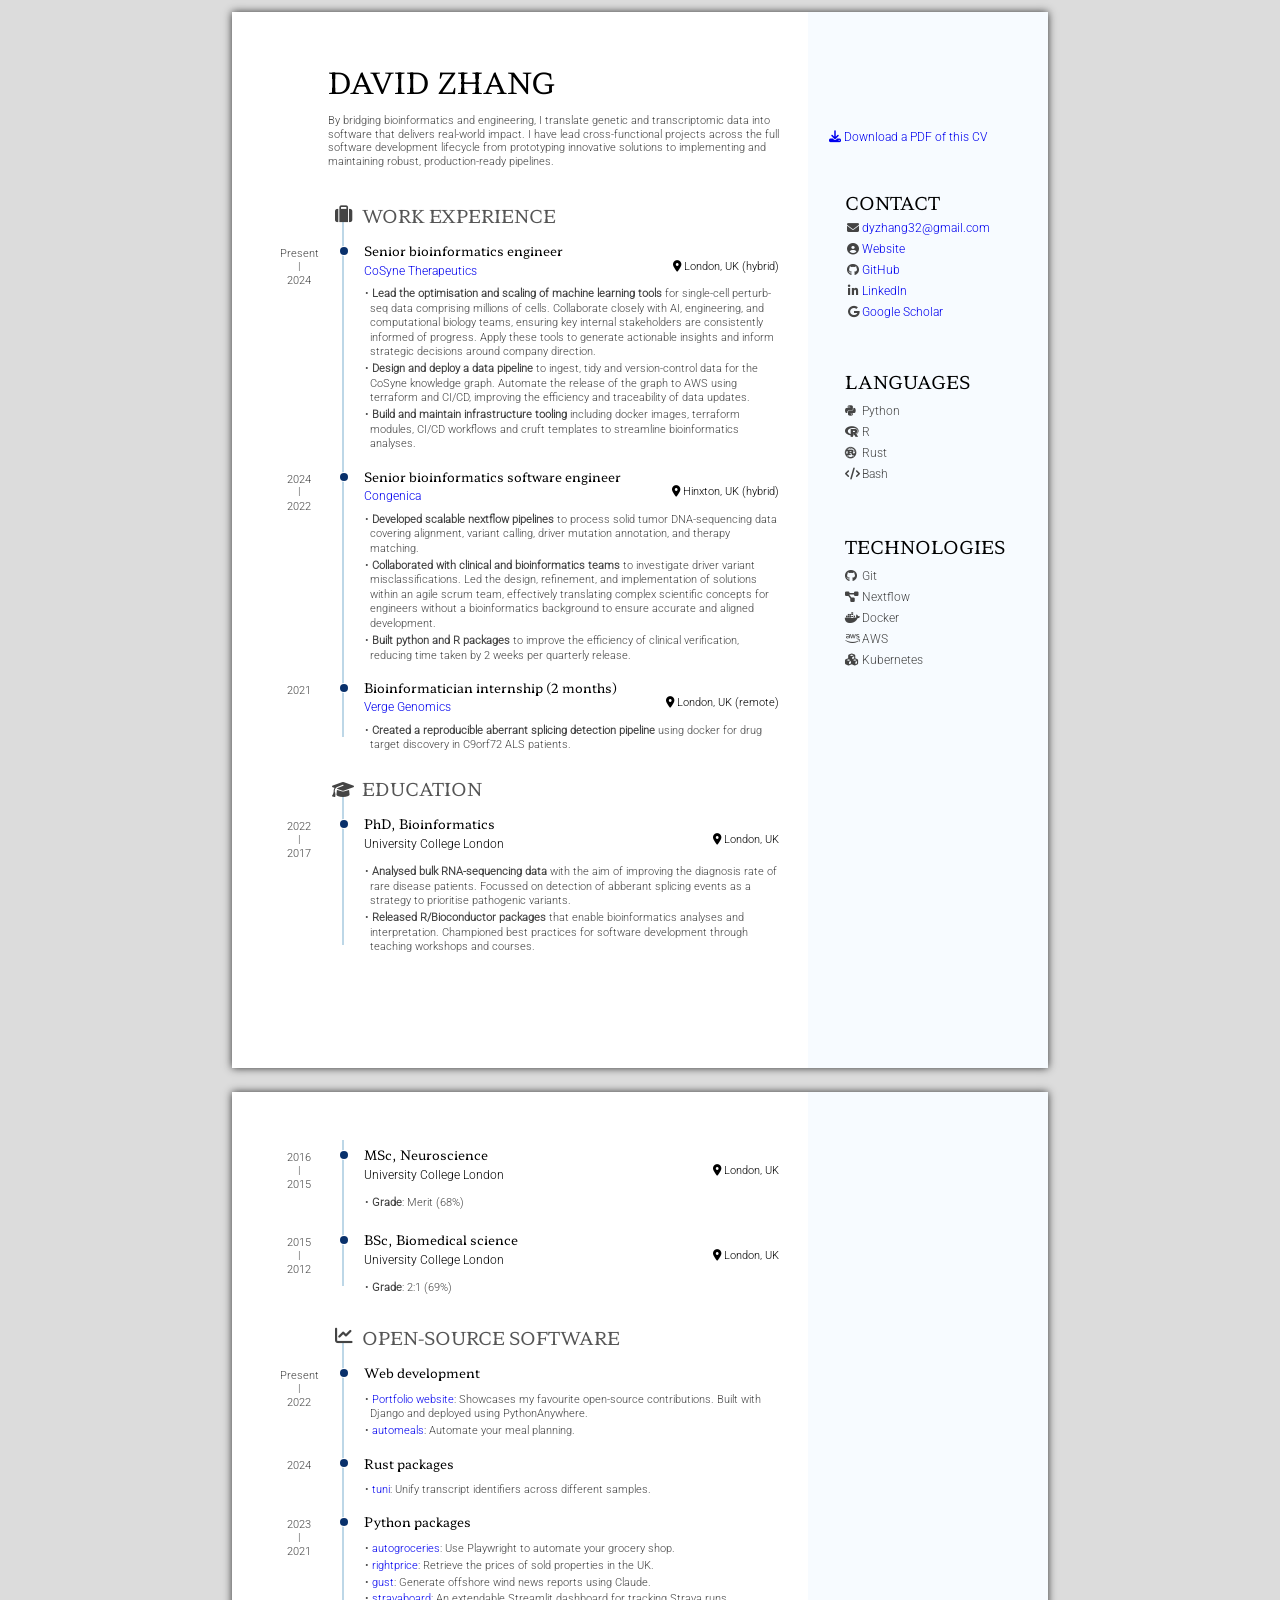
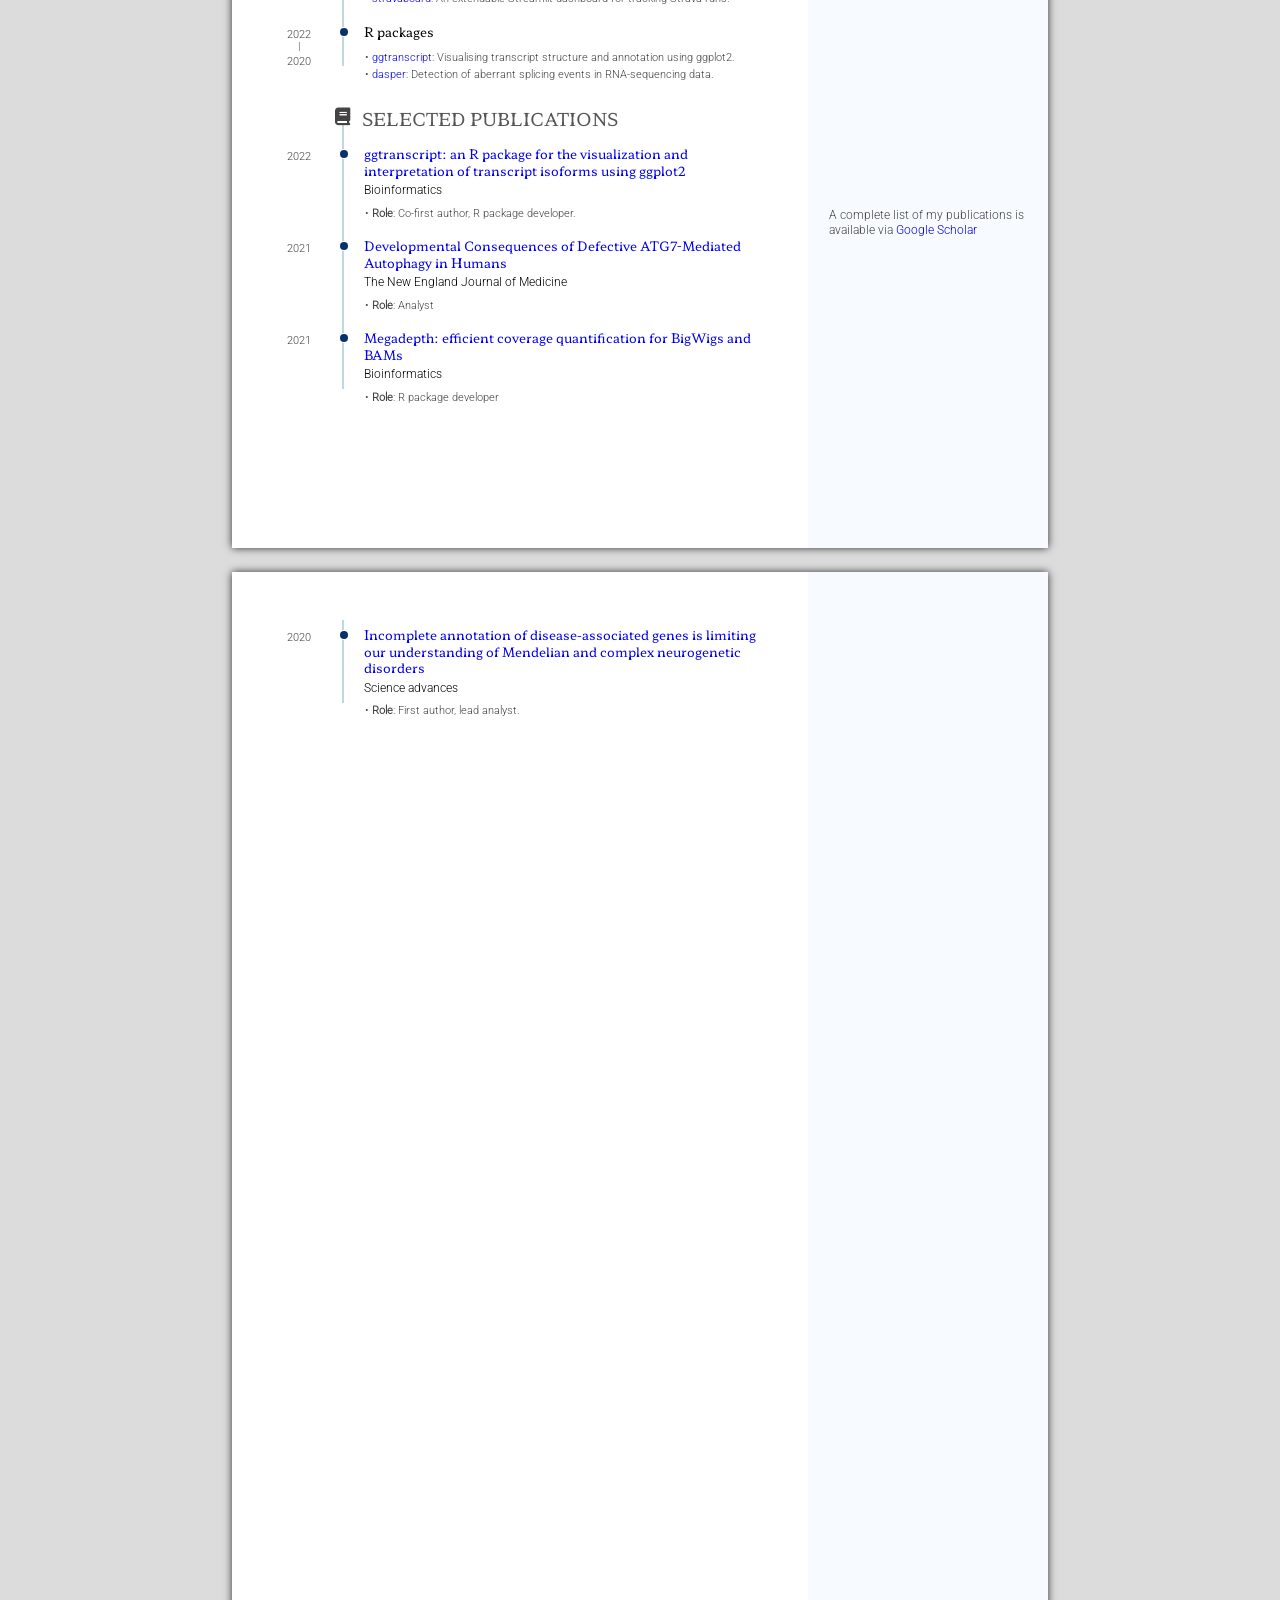
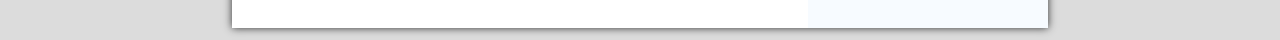
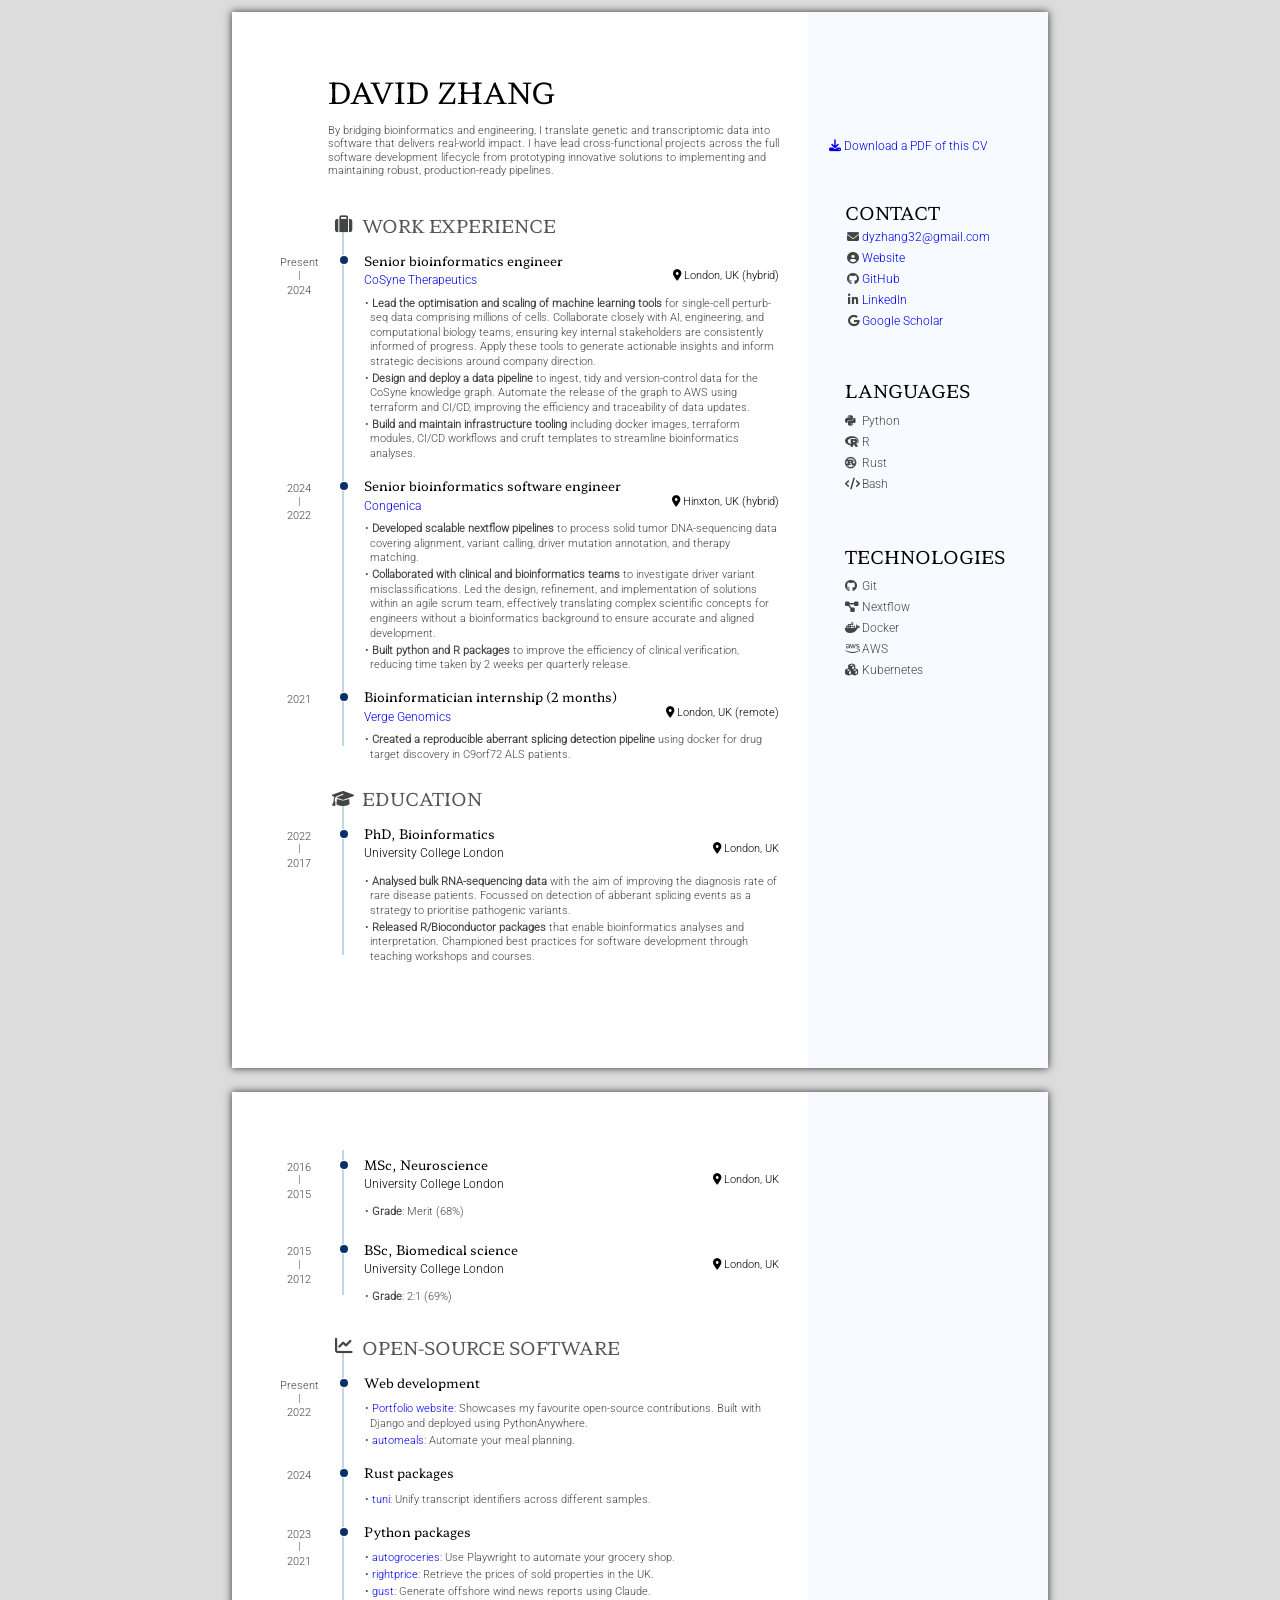
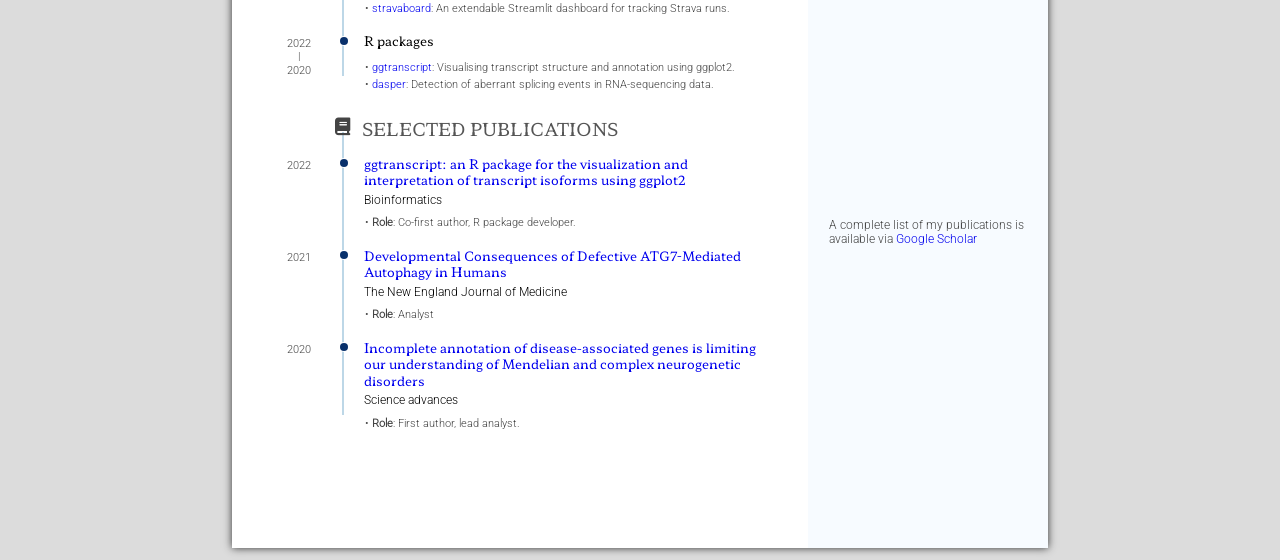
